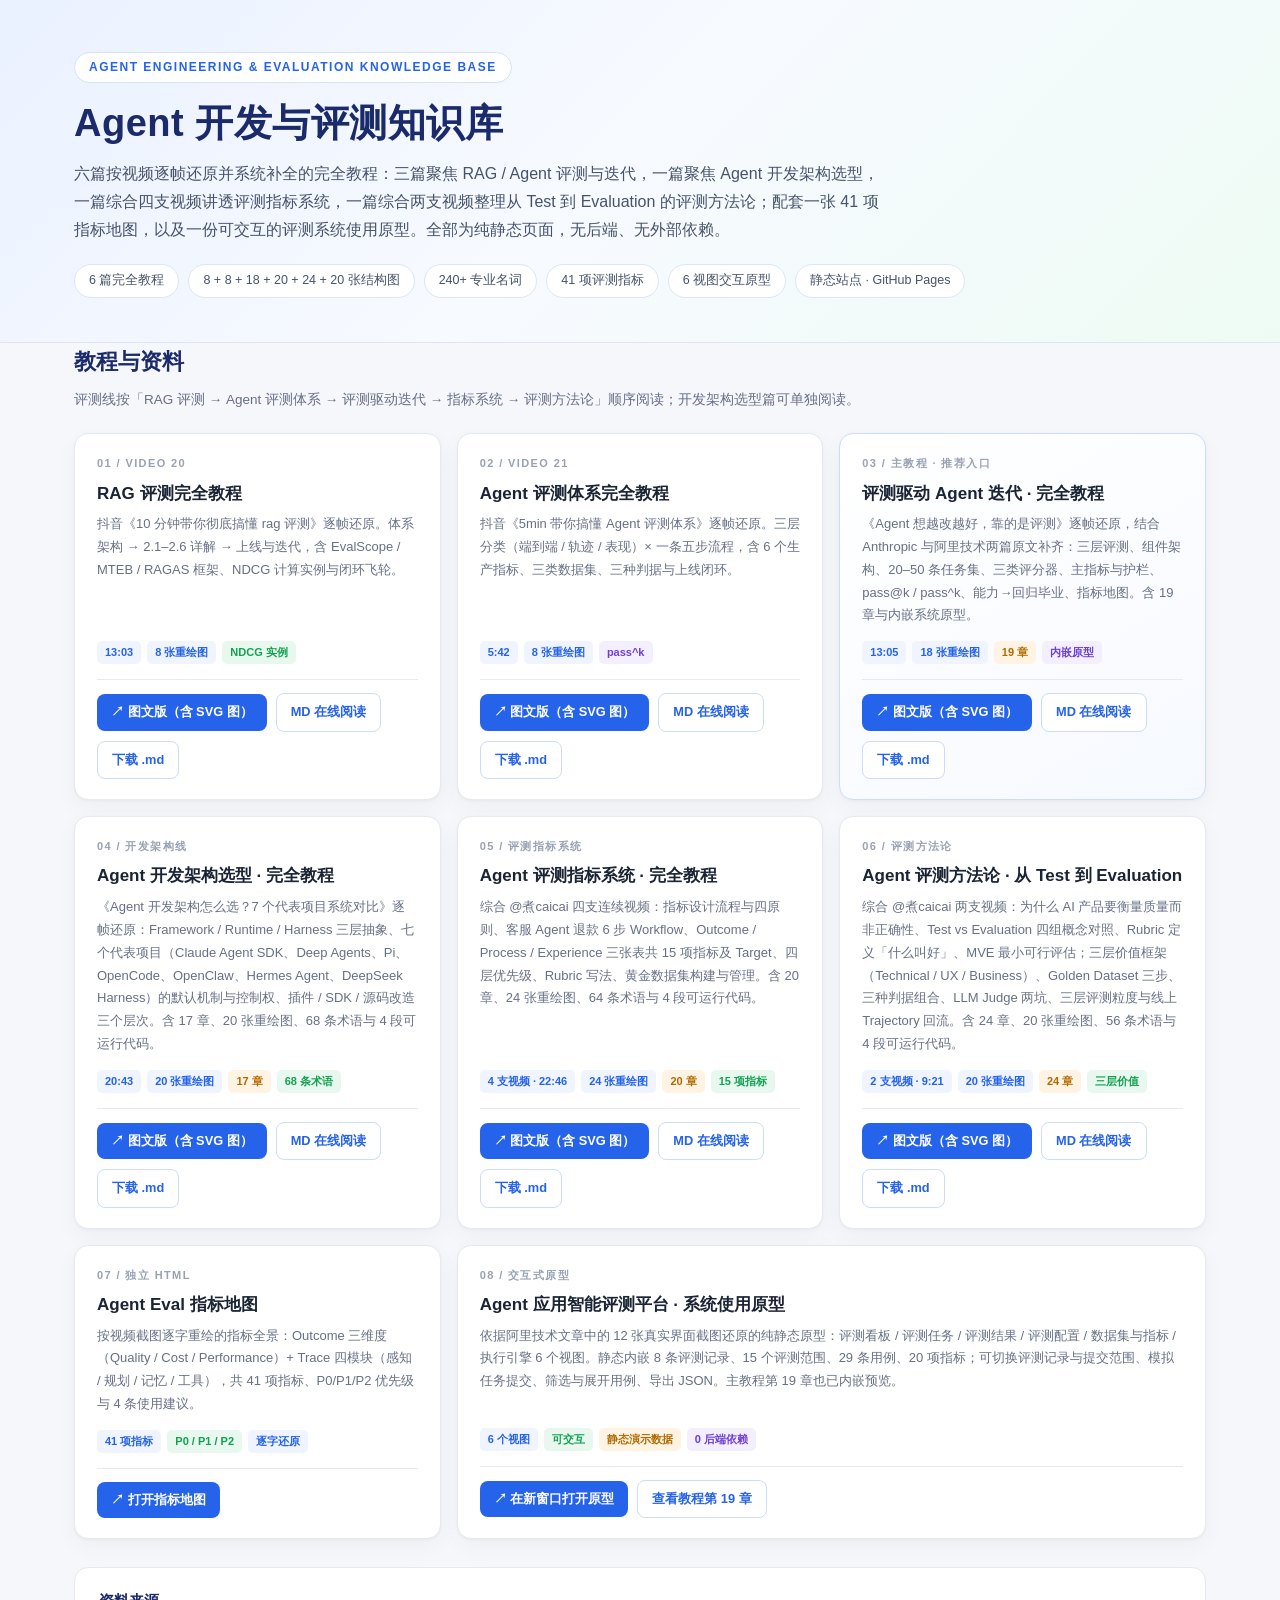
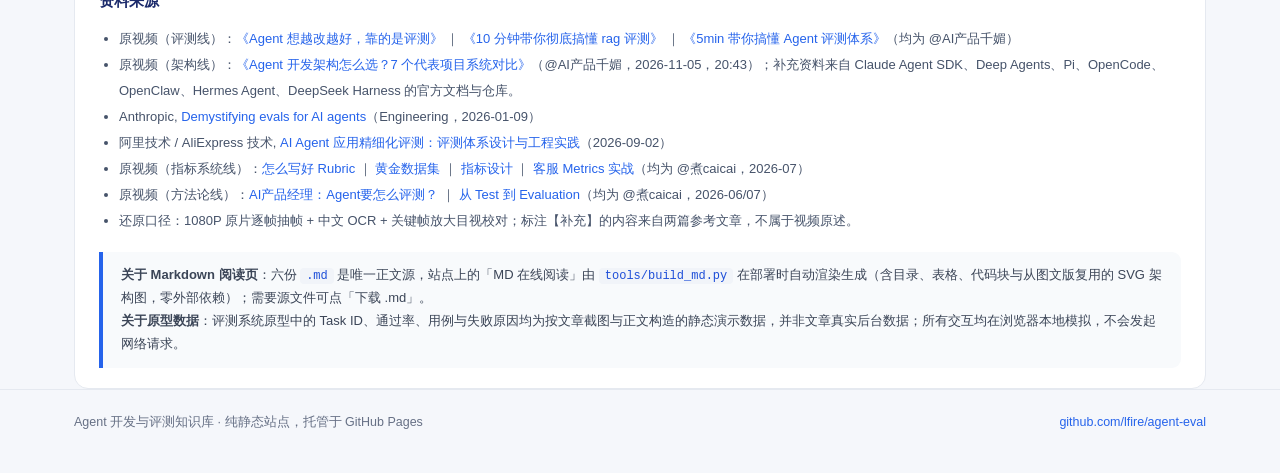
==== index.html @ 0a533121 "chore: 全站历史问题复扫，去除门户卡片「新增」标签 - 用户要求把之前出现过的问题逐类扫描处理一轮，并去掉首页卡片上的「· 新增」表述 - 去除门户第 04/05/06 张卡片编号里的「· 新增" ====
<!DOCTYPE html>
<html lang="zh-CN">
<head>
<meta charset="UTF-8">
<meta name="viewport" content="width=device-width, initial-scale=1.0">
<title>Agent 开发与评测知识库 · 教程与交互原型</title>
<meta name="description" content="RAG 评测、Agent 评测体系、评测驱动 Agent 迭代、Agent 开发架构选型、Agent 评测指标系统、Agent 评测方法论六篇完全教程，附指标地图与评测系统交互原型。">
<style>
:root{
  --bg:#f5f7fb; --card:#fff; --ink:#1b2434; --muted:#667085; --line:#e5e9f0;
  --brand:#2563eb; --brand-soft:#eff4ff; --navy:#1b2a6b;
  --green:#12a150; --orange:#f0921b; --purple:#8b5cf6;
}
*{box-sizing:border-box}
body{margin:0;background:var(--bg);color:var(--ink);font-size:15px;line-height:1.75;
  font-family:-apple-system,BlinkMacSystemFont,"PingFang SC","Hiragino Sans GB","Microsoft YaHei",Segoe UI,sans-serif;
  -webkit-font-smoothing:antialiased}
a{color:var(--brand);text-decoration:none}
a:hover{text-decoration:underline}
.wrap{max-width:1180px;margin:0 auto;padding:0 24px}
.hero{background:linear-gradient(135deg,#eaf1ff 0%,#f7faff 48%,#eefbf4 100%);
  border-bottom:1px solid #dce6f7;padding:52px 0 44px}
.hero .kicker{display:inline-block;font-size:12px;font-weight:800;letter-spacing:1.5px;
  color:var(--brand);background:#fff;border:1px solid #d6e2fb;border-radius:20px;padding:4px 14px;margin-bottom:16px}
.hero h1{font-size:38px;line-height:1.3;margin:0 0 12px;letter-spacing:.5px;color:var(--navy)}
.hero p.lead{font-size:16px;color:#46536a;margin:0 0 20px;max-width:820px}
.meta{display:flex;flex-wrap:wrap;gap:9px}
.meta span{background:#fff;border:1px solid #dce6f7;border-radius:20px;padding:5px 14px;
  font-size:12.5px;color:#46536a}
main{padding:38px 0 60px}
h2.sec{font-size:22px;margin:0 0 6px;color:var(--navy)}
p.sub{color:var(--muted);font-size:13.5px;margin:0 0 22px}
.grid{display:grid;grid-template-columns:repeat(3,1fr);gap:16px}
.card{background:var(--card);border:1px solid var(--line);border-radius:14px;padding:20px 22px;
  box-shadow:0 1px 3px rgba(16,24,40,.04),0 8px 24px rgba(16,24,40,.035);
  display:flex;flex-direction:column;transition:transform .18s ease,box-shadow .18s ease}
.card:hover{transform:translateY(-3px);box-shadow:0 10px 30px rgba(30,50,95,.10);text-decoration:none}
.card .no{font-size:11px;font-weight:800;letter-spacing:1.4px;color:#98a2b3}
.card h3{font-size:17px;margin:8px 0 8px;line-height:1.4}
.card h3 a{color:var(--ink)}
.card h3 a:hover{color:var(--brand)}
.card .d{font-size:13px;color:var(--muted);line-height:1.75;flex:1;margin:0 0 14px}
.tags{display:flex;flex-wrap:wrap;gap:6px;margin-bottom:15px}
.tags span{font-size:11px;border-radius:5px;padding:2px 8px;background:var(--brand-soft);color:var(--brand);font-weight:600}
.tags span.g{background:#e8f8ef;color:var(--green)}
.tags span.o{background:#fff4e3;color:#b26a00}
.tags span.p{background:#f3efff;color:#6d3ed6}
.actions{display:flex;flex-wrap:wrap;gap:9px;align-items:center;padding-top:13px;border-top:1px solid var(--line)}
.btn{display:inline-flex;align-items:center;gap:6px;background:var(--brand);color:#fff;
  border-radius:8px;padding:7px 14px;font-size:12.8px;font-weight:700}
.btn:hover{background:#1d4ed8;color:#fff;text-decoration:none}
.btn.sec{background:#fff;color:var(--brand);border:1px solid #cddcfb;font-weight:600}
.btn.sec:hover{background:#f4f7ff;text-decoration:none}
.card.wide{grid-column:span 2}
.card.accent{background:linear-gradient(150deg,#ffffff 0%,#f6f9ff 100%);border-color:#ccdcfb}
.src{background:#fff;border:1px solid var(--line);border-radius:14px;padding:20px 24px;margin-top:28px}
.src h3{font-size:15px;margin:0 0 12px;color:var(--navy)}
.src ul{margin:0;padding-left:20px;font-size:13px;color:#46536a;line-height:2}
.src code{background:#f1f4f9;border-radius:4px;padding:1px 6px;font-size:12px;color:#1d4ed8}
.note{margin-top:18px;background:#f8fafc;border-left:4px solid var(--brand);border-radius:0 9px 9px 0;
  padding:12px 18px;font-size:13px;color:#3b4557}
footer{border-top:1px solid var(--line);padding:22px 0 40px;color:var(--muted);font-size:12.5px}
footer .row{display:flex;flex-wrap:wrap;justify-content:space-between;gap:12px}
@media(max-width:960px){.grid{grid-template-columns:repeat(2,1fr)}.card.wide{grid-column:span 2}.hero h1{font-size:30px}}
@media(max-width:640px){.grid{grid-template-columns:1fr}.card.wide{grid-column:auto}.hero{padding:34px 0 30px}.hero h1{font-size:26px}.wrap{padding:0 16px}}
@media print{body{background:#fff}.card{break-inside:avoid;box-shadow:none}}
</style>
</head>
<body>

<div class="hero">
  <div class="wrap">
    <span class="kicker">AGENT ENGINEERING &amp; EVALUATION KNOWLEDGE BASE</span>
    <h1>Agent 开发与评测知识库</h1>
    <p class="lead">六篇按视频逐帧还原并系统补全的完全教程：三篇聚焦 RAG / Agent 评测与迭代，一篇聚焦 Agent 开发架构选型，一篇综合四支视频讲透评测指标系统，一篇综合两支视频整理从 Test 到 Evaluation 的评测方法论；配套一张 41 项指标地图，以及一份可交互的评测系统使用原型。全部为纯静态页面，无后端、无外部依赖。</p>
    <div class="meta">
      <span>6 篇完全教程</span><span>8 + 8 + 18 + 20 + 24 + 20 张结构图</span><span>240+ 专业名词</span>
      <span>41 项评测指标</span><span>6 视图交互原型</span><span>静态站点 · GitHub Pages</span>
    </div>
  </div>
</div>

<main class="wrap">
  <h2 class="sec">教程与资料</h2>
  <p class="sub">评测线按「RAG 评测 → Agent 评测体系 → 评测驱动迭代 → 指标系统 → 评测方法论」顺序阅读；开发架构选型篇可单独阅读。</p>

  <div class="grid">
    <article class="card">
      <span class="no">01 / VIDEO 20</span>
      <h3><a href="rag-evaluation-tutorial/index.html">RAG 评测完全教程</a></h3>
      <p class="d">抖音《10 分钟带你彻底搞懂 rag 评测》逐帧还原。体系架构 → 2.1–2.6 详解 → 上线与迭代，含 EvalScope / MTEB / RAGAS 框架、NDCG 计算实例与闭环飞轮。</p>
      <div class="tags"><span>13:03</span><span>8 张重绘图</span><span class="g">NDCG 实例</span></div>
      <div class="actions">
        <a class="btn" href="rag-evaluation-tutorial/index.html">↗ 图文版（含 SVG 图）</a>
        <a class="btn sec" href="rag-evaluation-tutorial/RAG评测完全教程.html">MD 在线阅读</a>
        <a class="btn sec" href="rag-evaluation-tutorial/RAG评测完全教程.md" download>下载 .md</a>
      </div>
    </article>

    <article class="card">
      <span class="no">02 / VIDEO 21</span>
      <h3><a href="agent-evaluation-tutorial/index.html">Agent 评测体系完全教程</a></h3>
      <p class="d">抖音《5min 带你搞懂 Agent 评测体系》逐帧还原。三层分类（端到端 / 轨迹 / 表现）× 一条五步流程，含 6 个生产指标、三类数据集、三种判据与上线闭环。</p>
      <div class="tags"><span>5:42</span><span>8 张重绘图</span><span class="p">pass^k</span></div>
      <div class="actions">
        <a class="btn" href="agent-evaluation-tutorial/index.html">↗ 图文版（含 SVG 图）</a>
        <a class="btn sec" href="agent-evaluation-tutorial/Agent评测体系完全教程.html">MD 在线阅读</a>
        <a class="btn sec" href="agent-evaluation-tutorial/Agent评测体系完全教程.md" download>下载 .md</a>
      </div>
    </article>

    <article class="card accent">
      <span class="no">03 / 主教程 · 推荐入口</span>
      <h3><a href="agent-eval-driven-tutorial/index.html">评测驱动 Agent 迭代 · 完全教程</a></h3>
      <p class="d">《Agent 想越改越好，靠的是评测》逐帧还原，结合 Anthropic 与阿里技术两篇原文补齐：三层评测、组件架构、20–50 条任务集、三类评分器、主指标与护栏、pass@k / pass^k、能力→回归毕业、指标地图。含 19 章与内嵌系统原型。</p>
      <div class="tags"><span>13:05</span><span>18 张重绘图</span><span class="o">19 章</span><span class="p">内嵌原型</span></div>
      <div class="actions">
        <a class="btn" href="agent-eval-driven-tutorial/index.html">↗ 图文版（含 SVG 图）</a>
        <a class="btn sec" href="agent-eval-driven-tutorial/Agent评测驱动迭代完全教程.html">MD 在线阅读</a>
        <a class="btn sec" href="agent-eval-driven-tutorial/Agent评测驱动迭代完全教程.md" download>下载 .md</a>
      </div>
    </article>

    <article class="card">
      <span class="no">04 / 开发架构线</span>
      <h3><a href="agent-architecture-tutorial/index.html">Agent 开发架构选型 · 完全教程</a></h3>
      <p class="d">《Agent 开发架构怎么选？7 个代表项目系统对比》逐帧还原：Framework / Runtime / Harness 三层抽象、七个代表项目（Claude Agent SDK、Deep Agents、Pi、OpenCode、OpenClaw、Hermes Agent、DeepSeek Harness）的默认机制与控制权、插件 / SDK / 源码改造三个层次。含 17 章、20 张重绘图、68 条术语与 4 段可运行代码。</p>
      <div class="tags"><span>20:43</span><span>20 张重绘图</span><span class="o">17 章</span><span class="g">68 条术语</span></div>
      <div class="actions">
        <a class="btn" href="agent-architecture-tutorial/index.html">↗ 图文版（含 SVG 图）</a>
        <a class="btn sec" href="agent-architecture-tutorial/Agent开发架构选型完全教程.html">MD 在线阅读</a>
        <a class="btn sec" href="agent-architecture-tutorial/Agent开发架构选型完全教程.md" download>下载 .md</a>
      </div>
    </article>

    <article class="card">
      <span class="no">05 / 评测指标系统</span>
      <h3><a href="agent-metrics-tutorial/index.html">Agent 评测指标系统 · 完全教程</a></h3>
      <p class="d">综合 @煮caicai 四支连续视频：指标设计流程与四原则、客服 Agent 退款 6 步 Workflow、Outcome / Process / Experience 三张表共 15 项指标及 Target、四层优先级、Rubric 写法、黄金数据集构建与管理。含 20 章、24 张重绘图、64 条术语与 4 段可运行代码。</p>
      <div class="tags"><span>4 支视频 · 22:46</span><span>24 张重绘图</span><span class="o">20 章</span><span class="g">15 项指标</span></div>
      <div class="actions">
        <a class="btn" href="agent-metrics-tutorial/index.html">↗ 图文版（含 SVG 图）</a>
        <a class="btn sec" href="agent-metrics-tutorial/Agent评测指标系统完全教程.html">MD 在线阅读</a>
        <a class="btn sec" href="agent-metrics-tutorial/Agent评测指标系统完全教程.md" download>下载 .md</a>
      </div>
    </article>

    <article class="card">
      <span class="no">06 / 评测方法论</span>
      <h3><a href="agent-eval-method-tutorial/index.html">Agent 评测方法论 · 从 Test 到 Evaluation</a></h3>
      <p class="d">综合 @煮caicai 两支视频：为什么 AI 产品要衡量质量而非正确性、Test vs Evaluation 四组概念对照、Rubric 定义「什么叫好」、MVE 最小可行评估；三层价值框架（Technical / UX / Business）、Golden Dataset 三步、三种判据组合、LLM Judge 两坑、三层评测粒度与线上 Trajectory 回流。含 24 章、20 张重绘图、56 条术语与 4 段可运行代码。</p>
      <div class="tags"><span>2 支视频 · 9:21</span><span>20 张重绘图</span><span class="o">24 章</span><span class="g">三层价值</span></div>
      <div class="actions">
        <a class="btn" href="agent-eval-method-tutorial/index.html">↗ 图文版（含 SVG 图）</a>
        <a class="btn sec" href="agent-eval-method-tutorial/Agent评测方法论完全教程.html">MD 在线阅读</a>
        <a class="btn sec" href="agent-eval-method-tutorial/Agent评测方法论完全教程.md" download>下载 .md</a>
      </div>
    </article>

    <article class="card">
      <span class="no">07 / 独立 HTML</span>
      <h3><a href="agent-eval-driven-tutorial/指标地图.html">Agent Eval 指标地图</a></h3>
      <p class="d">按视频截图逐字重绘的指标全景：Outcome 三维度（Quality / Cost / Performance）+ Trace 四模块（感知 / 规划 / 记忆 / 工具），共 41 项指标、P0/P1/P2 优先级与 4 条使用建议。</p>
      <div class="tags"><span>41 项指标</span><span class="g">P0 / P1 / P2</span><span>逐字还原</span></div>
      <div class="actions">
        <a class="btn" href="agent-eval-driven-tutorial/指标地图.html">↗ 打开指标地图</a>
      </div>
    </article>

    <article class="card wide">
      <span class="no">08 / 交互式原型</span>
      <h3><a href="agent-eval-driven-tutorial/评测系统原型.html">Agent 应用智能评测平台 · 系统使用原型</a></h3>
      <p class="d">依据阿里技术文章中的 12 张真实界面截图还原的纯静态原型：评测看板 / 评测任务 / 评测结果 / 评测配置 / 数据集与指标 / 执行引擎 6 个视图。静态内嵌 8 条评测记录、15 个评测范围、29 条用例、20 项指标；可切换评测记录与提交范围、模拟任务提交、筛选与展开用例、导出 JSON。主教程第 19 章也已内嵌预览。</p>
      <div class="tags"><span>6 个视图</span><span class="g">可交互</span><span class="o">静态演示数据</span><span class="p">0 后端依赖</span></div>
      <div class="actions">
        <a class="btn" href="agent-eval-driven-tutorial/评测系统原型.html" target="_blank" rel="noopener">↗ 在新窗口打开原型</a>
        <a class="btn sec" href="agent-eval-driven-tutorial/index.html#s19">查看教程第 19 章</a>
      </div>
    </article>
  </div>

  <section class="src">
    <h3>资料来源</h3>
    <ul>
      <li>原视频（评测线）：<a href="https://v.douyin.com/R7KFNxMvveA/" target="_blank" rel="noopener">《Agent 想越改越好，靠的是评测》</a> ｜ <a href="https://v.douyin.com/ABG22aehmWk/" target="_blank" rel="noopener">《10 分钟带你彻底搞懂 rag 评测》</a> ｜ <a href="https://v.douyin.com/30rDH60axoo/" target="_blank" rel="noopener">《5min 带你搞懂 Agent 评测体系》</a>（均为 @AI产品千媚）</li>
      <li>原视频（架构线）：<a href="https://v.douyin.com/KBn_HS3Q5D4/" target="_blank" rel="noopener">《Agent 开发架构怎么选？7 个代表项目系统对比》</a>（@AI产品千媚，2026-11-05，20:43）；补充资料来自 Claude Agent SDK、Deep Agents、Pi、OpenCode、OpenClaw、Hermes Agent、DeepSeek Harness 的官方文档与仓库。</li>
      <li>Anthropic, <a href="https://www.anthropic.com/research/demystifying-evals-for-ai-agents" target="_blank" rel="noopener">Demystifying evals for AI agents</a>（Engineering，2026-01-09）</li>
      <li>阿里技术 / AliExpress 技术, <a href="https://mp.weixin.qq.com/s/5Tvv8g20CybjbT0a7iUfHw" target="_blank" rel="noopener">AI Agent 应用精细化评测：评测体系设计与工程实践</a>（2026-09-02）</li>
      <li>原视频（指标系统线）：<a href="https://v.douyin.com/dMUFZl8f8d4/" target="_blank" rel="noopener">怎么写好 Rubric</a> ｜ <a href="https://v.douyin.com/2q-HrmCUJGM/" target="_blank" rel="noopener">黄金数据集</a> ｜ <a href="https://v.douyin.com/0yUtsSTLV-k/" target="_blank" rel="noopener">指标设计</a> ｜ <a href="https://v.douyin.com/dywhU4BsezE/" target="_blank" rel="noopener">客服 Metrics 实战</a>（均为 @煮caicai，2026-07）</li>
      <li>原视频（方法论线）：<a href="https://v.douyin.com/traQcUR8ESs/" target="_blank" rel="noopener">AI产品经理：Agent要怎么评测？</a> ｜ <a href="https://v.douyin.com/TNwXekWUnuE/" target="_blank" rel="noopener">从 Test 到 Evaluation</a>（均为 @煮caicai，2026-06/07）</li>
      <li>还原口径：1080P 原片逐帧抽帧 + 中文 OCR + 关键帧放大目视校对；标注【补充】的内容来自两篇参考文章，不属于视频原述。</li>
    </ul>
    <div class="note"><strong>关于 Markdown 阅读页</strong>：六份 <code>.md</code> 是唯一正文源，站点上的「MD 在线阅读」由 <code>tools/build_md.py</code> 在部署时自动渲染生成（含目录、表格、代码块与从图文版复用的 SVG 架构图，零外部依赖）；需要源文件可点「下载 .md」。<br><strong>关于原型数据</strong>：评测系统原型中的 Task ID、通过率、用例与失败原因均为按文章截图与正文构造的静态演示数据，并非文章真实后台数据；所有交互均在浏览器本地模拟，不会发起网络请求。</div>
  </section>
</main>

<footer>
  <div class="wrap row">
    <span>Agent 开发与评测知识库 · 纯静态站点，托管于 GitHub Pages</span>
    <span><a href="https://github.com/lfire/agent-eval" target="_blank" rel="noopener">github.com/lfire/agent-eval</a></span>
  </div>
</footer>

</body>
</html>
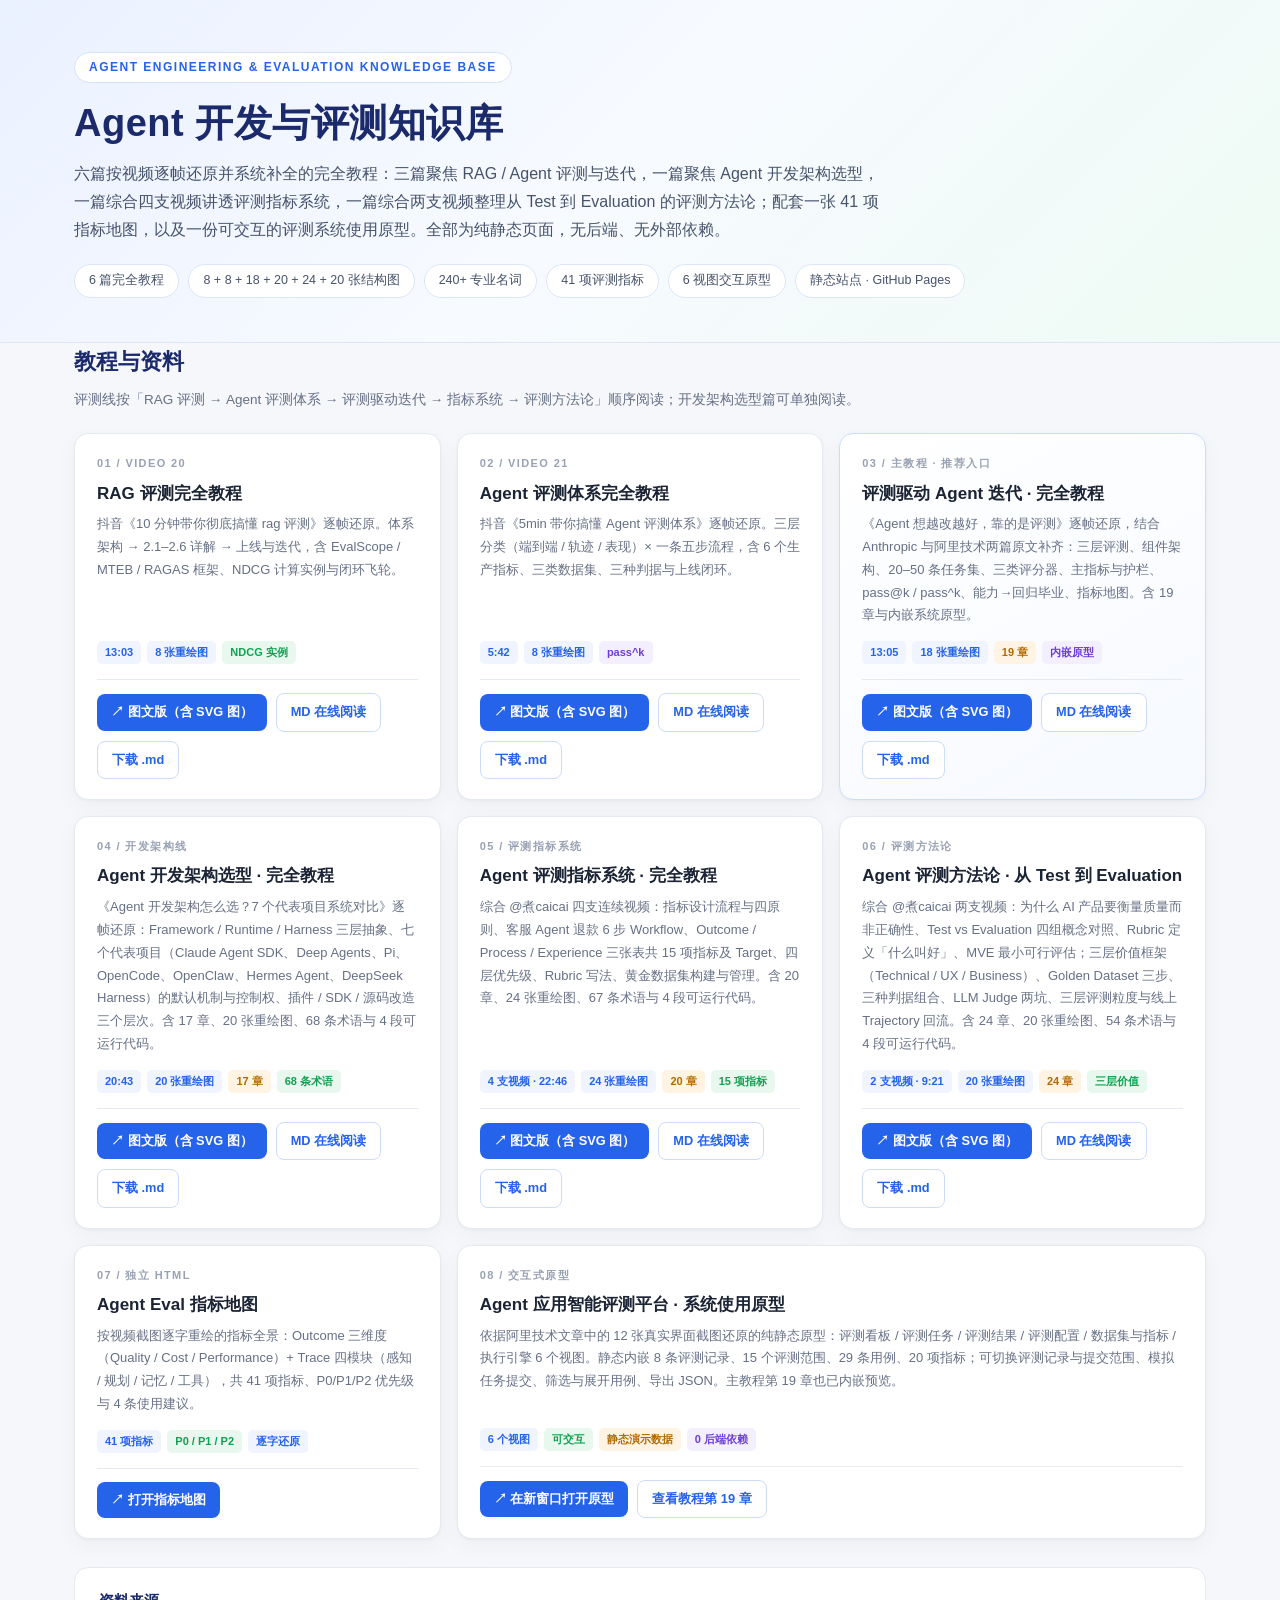
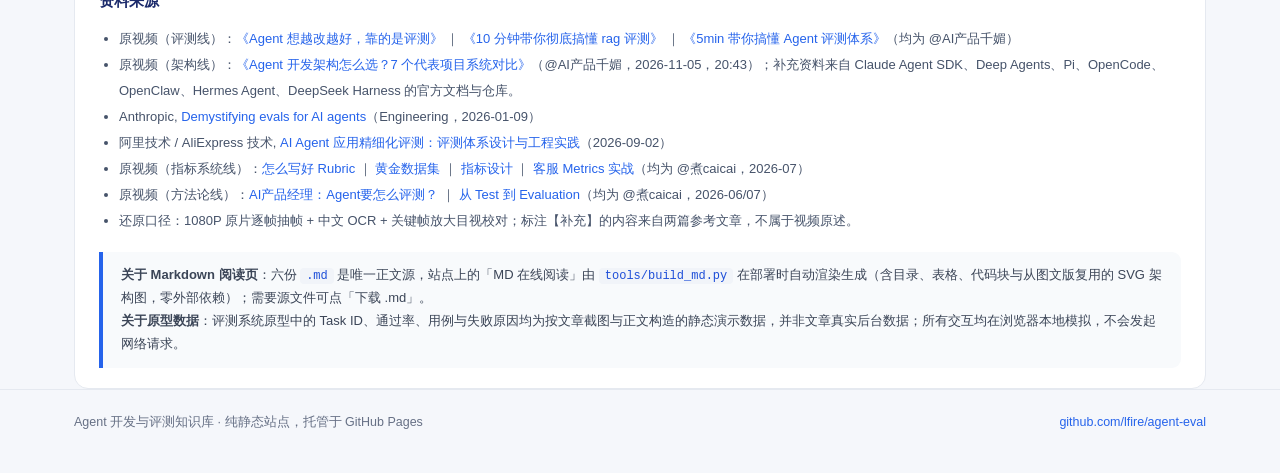
==== commit ea4e8de5: "fix: 内容终审，修正 4 类准确性问题 - 第六篇 <title> 残留第五篇模板的「四支视频综合还原」，实际为两支视频 → 改为「两支视频综合还原」（同步 build6.py 与 make_bu" ====
--- a/index.html
+++ b/index.html
@@ -136,7 +136,7 @@
     <article class="card">
       <span class="no">05 / 评测指标系统</span>
       <h3><a href="agent-metrics-tutorial/index.html">Agent 评测指标系统 · 完全教程</a></h3>
-      <p class="d">综合 @煮caicai 四支连续视频：指标设计流程与四原则、客服 Agent 退款 6 步 Workflow、Outcome / Process / Experience 三张表共 15 项指标及 Target、四层优先级、Rubric 写法、黄金数据集构建与管理。含 20 章、24 张重绘图、64 条术语与 4 段可运行代码。</p>
+      <p class="d">综合 @煮caicai 四支连续视频：指标设计流程与四原则、客服 Agent 退款 6 步 Workflow、Outcome / Process / Experience 三张表共 15 项指标及 Target、四层优先级、Rubric 写法、黄金数据集构建与管理。含 20 章、24 张重绘图、67 条术语与 4 段可运行代码。</p>
       <div class="tags"><span>4 支视频 · 22:46</span><span>24 张重绘图</span><span class="o">20 章</span><span class="g">15 项指标</span></div>
       <div class="actions">
         <a class="btn" href="agent-metrics-tutorial/index.html">↗ 图文版（含 SVG 图）</a>
@@ -148,7 +148,7 @@
     <article class="card">
       <span class="no">06 / 评测方法论</span>
       <h3><a href="agent-eval-method-tutorial/index.html">Agent 评测方法论 · 从 Test 到 Evaluation</a></h3>
-      <p class="d">综合 @煮caicai 两支视频：为什么 AI 产品要衡量质量而非正确性、Test vs Evaluation 四组概念对照、Rubric 定义「什么叫好」、MVE 最小可行评估；三层价值框架（Technical / UX / Business）、Golden Dataset 三步、三种判据组合、LLM Judge 两坑、三层评测粒度与线上 Trajectory 回流。含 24 章、20 张重绘图、56 条术语与 4 段可运行代码。</p>
+      <p class="d">综合 @煮caicai 两支视频：为什么 AI 产品要衡量质量而非正确性、Test vs Evaluation 四组概念对照、Rubric 定义「什么叫好」、MVE 最小可行评估；三层价值框架（Technical / UX / Business）、Golden Dataset 三步、三种判据组合、LLM Judge 两坑、三层评测粒度与线上 Trajectory 回流。含 24 章、20 张重绘图、54 条术语与 4 段可运行代码。</p>
       <div class="tags"><span>2 支视频 · 9:21</span><span>20 张重绘图</span><span class="o">24 章</span><span class="g">三层价值</span></div>
       <div class="actions">
         <a class="btn" href="agent-eval-method-tutorial/index.html">↗ 图文版（含 SVG 图）</a>
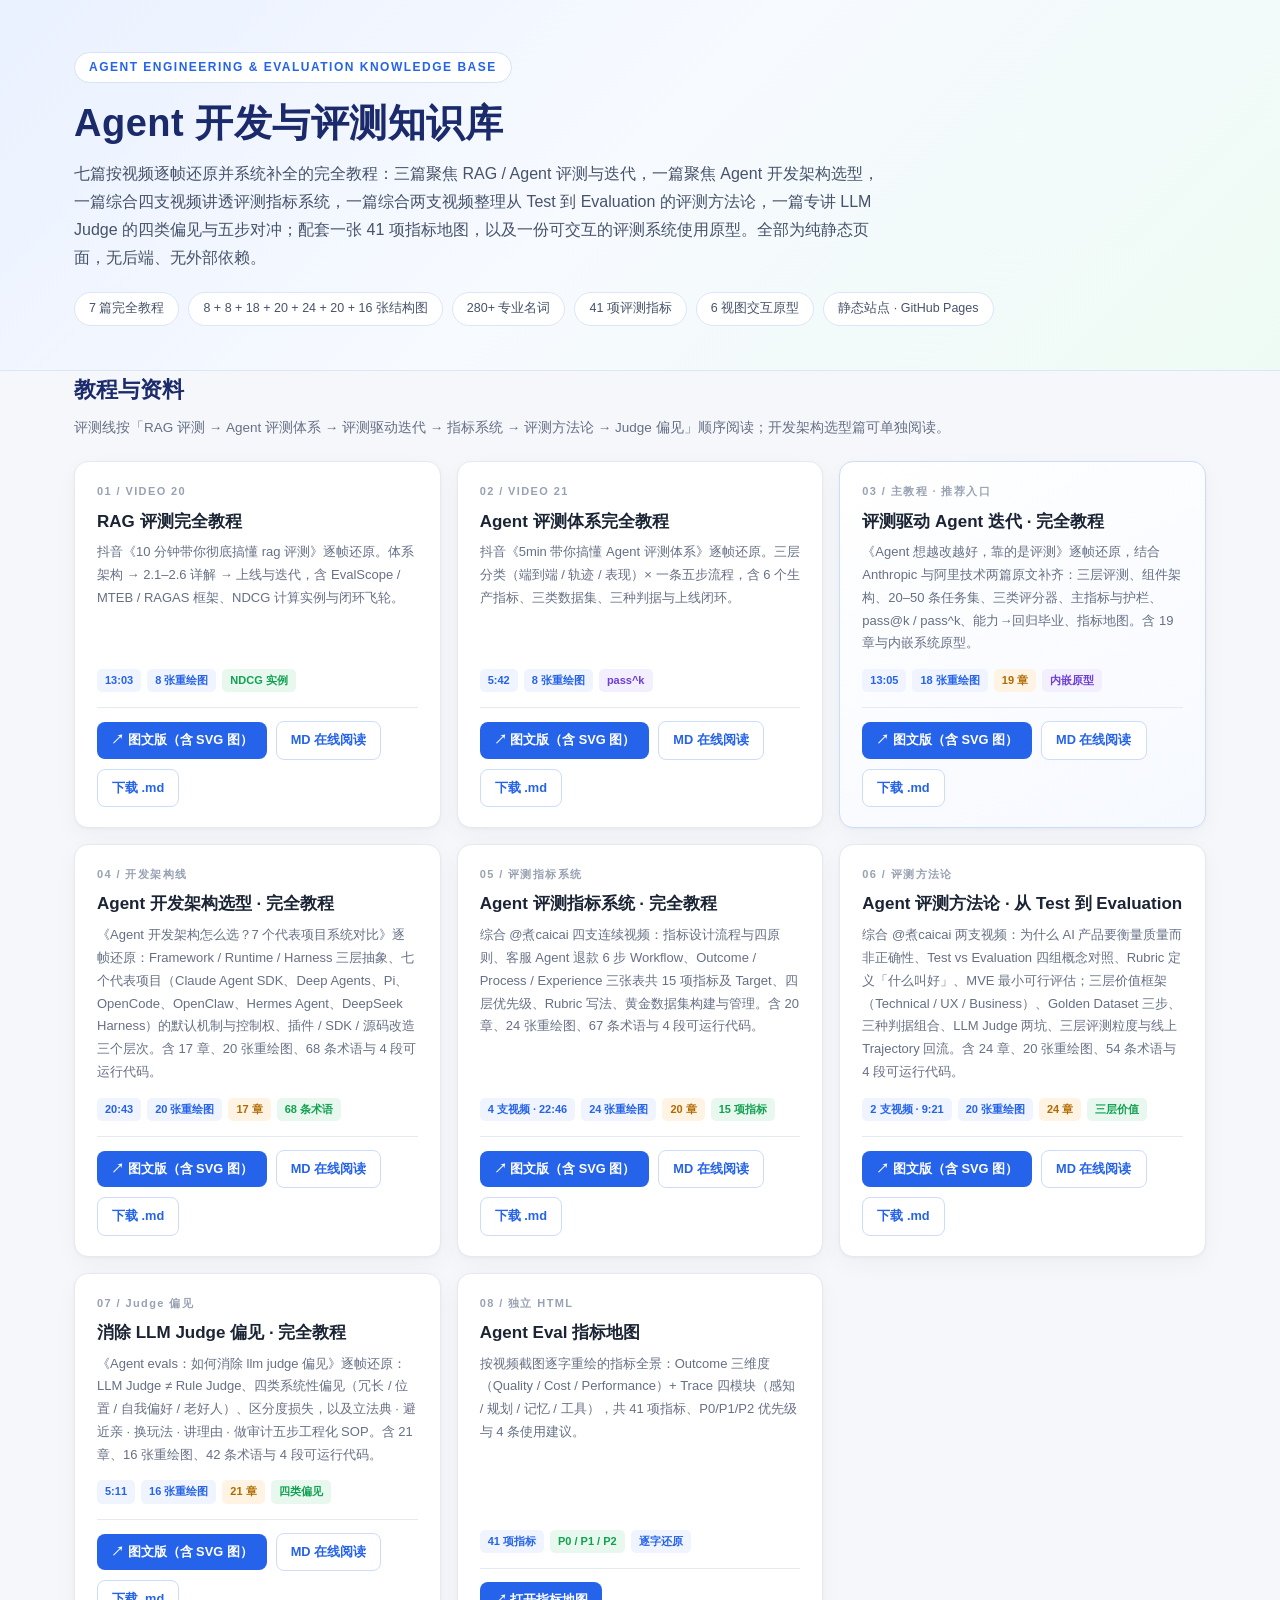
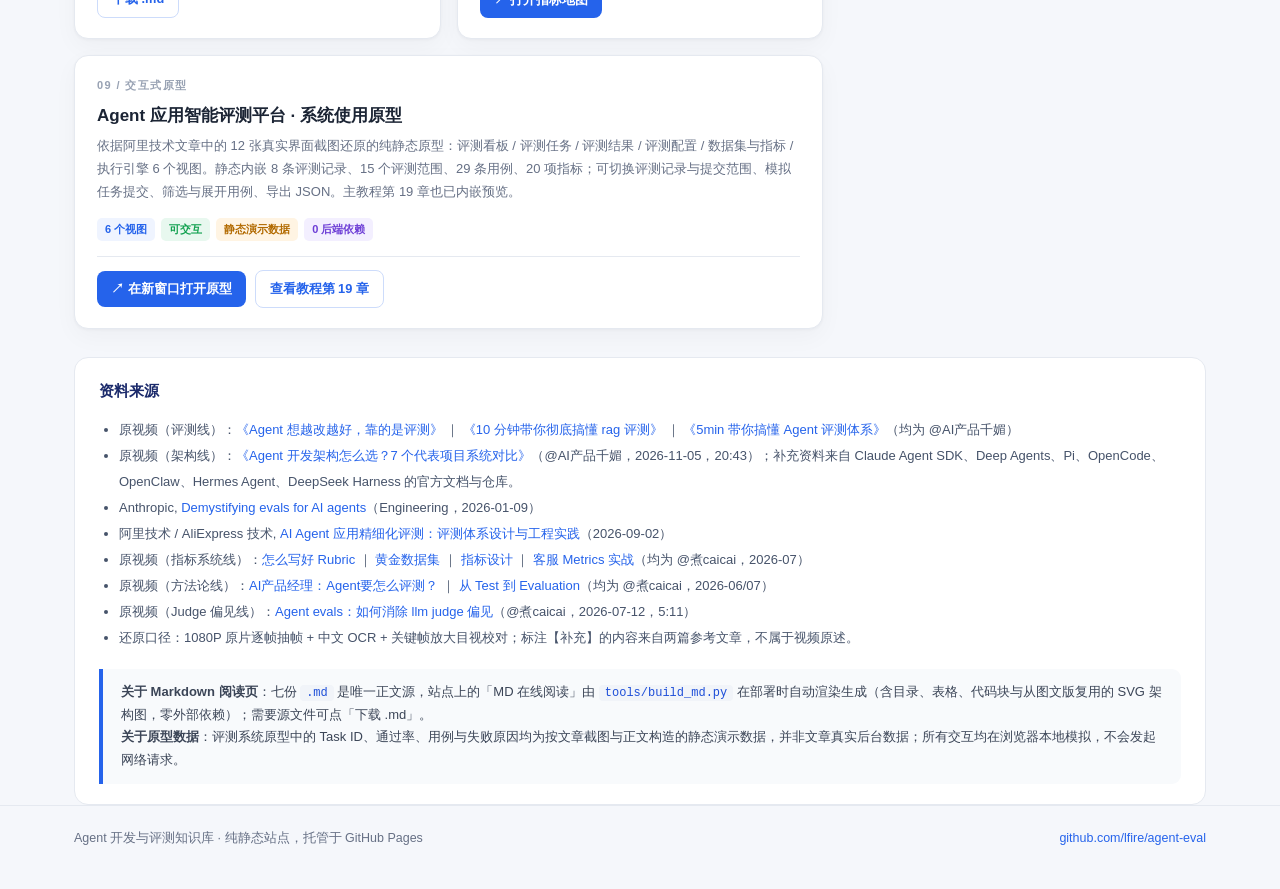
==== commit 83899ab9: "feat: 新增《消除 LLM Judge 偏见 · 完全教程》（第七篇） - 解析短链得视频 ID 7661630221644689576（@煮caicai，2026-07-12，5:11，1080" ====
--- a/index.html
+++ b/index.html
@@ -4,7 +4,7 @@
 <meta charset="UTF-8">
 <meta name="viewport" content="width=device-width, initial-scale=1.0">
 <title>Agent 开发与评测知识库 · 教程与交互原型</title>
-<meta name="description" content="RAG 评测、Agent 评测体系、评测驱动 Agent 迭代、Agent 开发架构选型、Agent 评测指标系统、Agent 评测方法论六篇完全教程，附指标地图与评测系统交互原型。">
+<meta name="description" content="RAG 评测、Agent 评测体系、评测驱动 Agent 迭代、Agent 开发架构选型、Agent 评测指标系统、Agent 评测方法论、消除 LLM Judge 偏见七篇完全教程，附指标地图与评测系统交互原型。">
 <style>
 :root{
   --bg:#f5f7fb; --card:#fff; --ink:#1b2434; --muted:#667085; --line:#e5e9f0;
@@ -72,9 +72,9 @@
   <div class="wrap">
     <span class="kicker">AGENT ENGINEERING &amp; EVALUATION KNOWLEDGE BASE</span>
     <h1>Agent 开发与评测知识库</h1>
-    <p class="lead">六篇按视频逐帧还原并系统补全的完全教程：三篇聚焦 RAG / Agent 评测与迭代，一篇聚焦 Agent 开发架构选型，一篇综合四支视频讲透评测指标系统，一篇综合两支视频整理从 Test 到 Evaluation 的评测方法论；配套一张 41 项指标地图，以及一份可交互的评测系统使用原型。全部为纯静态页面，无后端、无外部依赖。</p>
+    <p class="lead">七篇按视频逐帧还原并系统补全的完全教程：三篇聚焦 RAG / Agent 评测与迭代，一篇聚焦 Agent 开发架构选型，一篇综合四支视频讲透评测指标系统，一篇综合两支视频整理从 Test 到 Evaluation 的评测方法论，一篇专讲 LLM Judge 的四类偏见与五步对冲；配套一张 41 项指标地图，以及一份可交互的评测系统使用原型。全部为纯静态页面，无后端、无外部依赖。</p>
     <div class="meta">
-      <span>6 篇完全教程</span><span>8 + 8 + 18 + 20 + 24 + 20 张结构图</span><span>240+ 专业名词</span>
+      <span>7 篇完全教程</span><span>8 + 8 + 18 + 20 + 24 + 20 + 16 张结构图</span><span>280+ 专业名词</span>
       <span>41 项评测指标</span><span>6 视图交互原型</span><span>静态站点 · GitHub Pages</span>
     </div>
   </div>
@@ -82,7 +82,7 @@
 
 <main class="wrap">
   <h2 class="sec">教程与资料</h2>
-  <p class="sub">评测线按「RAG 评测 → Agent 评测体系 → 评测驱动迭代 → 指标系统 → 评测方法论」顺序阅读；开发架构选型篇可单独阅读。</p>
+  <p class="sub">评测线按「RAG 评测 → Agent 评测体系 → 评测驱动迭代 → 指标系统 → 评测方法论 → Judge 偏见」顺序阅读；开发架构选型篇可单独阅读。</p>
 
   <div class="grid">
     <article class="card">
@@ -158,7 +158,19 @@
     </article>
 
     <article class="card">
-      <span class="no">07 / 独立 HTML</span>
+      <span class="no">07 / Judge 偏见</span>
+      <h3><a href="agent-judge-bias-tutorial/index.html">消除 LLM Judge 偏见 · 完全教程</a></h3>
+      <p class="d">《Agent evals：如何消除 llm judge 偏见》逐帧还原：LLM Judge ≠ Rule Judge、四类系统性偏见（冗长 / 位置 / 自我偏好 / 老好人）、区分度损失，以及立法典 · 避近亲 · 换玩法 · 讲理由 · 做审计五步工程化 SOP。含 21 章、16 张重绘图、42 条术语与 4 段可运行代码。</p>
+      <div class="tags"><span>5:11</span><span>16 张重绘图</span><span class="o">21 章</span><span class="g">四类偏见</span></div>
+      <div class="actions">
+        <a class="btn" href="agent-judge-bias-tutorial/index.html">↗ 图文版（含 SVG 图）</a>
+        <a class="btn sec" href="agent-judge-bias-tutorial/Agent评测偏见消除完全教程.html">MD 在线阅读</a>
+        <a class="btn sec" href="agent-judge-bias-tutorial/Agent评测偏见消除完全教程.md" download>下载 .md</a>
+      </div>
+    </article>
+
+    <article class="card">
+      <span class="no">08 / 独立 HTML</span>
       <h3><a href="agent-eval-driven-tutorial/指标地图.html">Agent Eval 指标地图</a></h3>
       <p class="d">按视频截图逐字重绘的指标全景：Outcome 三维度（Quality / Cost / Performance）+ Trace 四模块（感知 / 规划 / 记忆 / 工具），共 41 项指标、P0/P1/P2 优先级与 4 条使用建议。</p>
       <div class="tags"><span>41 项指标</span><span class="g">P0 / P1 / P2</span><span>逐字还原</span></div>
@@ -168,7 +180,7 @@
     </article>
 
     <article class="card wide">
-      <span class="no">08 / 交互式原型</span>
+      <span class="no">09 / 交互式原型</span>
       <h3><a href="agent-eval-driven-tutorial/评测系统原型.html">Agent 应用智能评测平台 · 系统使用原型</a></h3>
       <p class="d">依据阿里技术文章中的 12 张真实界面截图还原的纯静态原型：评测看板 / 评测任务 / 评测结果 / 评测配置 / 数据集与指标 / 执行引擎 6 个视图。静态内嵌 8 条评测记录、15 个评测范围、29 条用例、20 项指标；可切换评测记录与提交范围、模拟任务提交、筛选与展开用例、导出 JSON。主教程第 19 章也已内嵌预览。</p>
       <div class="tags"><span>6 个视图</span><span class="g">可交互</span><span class="o">静态演示数据</span><span class="p">0 后端依赖</span></div>
@@ -188,9 +200,10 @@
       <li>阿里技术 / AliExpress 技术, <a href="https://mp.weixin.qq.com/s/5Tvv8g20CybjbT0a7iUfHw" target="_blank" rel="noopener">AI Agent 应用精细化评测：评测体系设计与工程实践</a>（2026-09-02）</li>
       <li>原视频（指标系统线）：<a href="https://v.douyin.com/dMUFZl8f8d4/" target="_blank" rel="noopener">怎么写好 Rubric</a> ｜ <a href="https://v.douyin.com/2q-HrmCUJGM/" target="_blank" rel="noopener">黄金数据集</a> ｜ <a href="https://v.douyin.com/0yUtsSTLV-k/" target="_blank" rel="noopener">指标设计</a> ｜ <a href="https://v.douyin.com/dywhU4BsezE/" target="_blank" rel="noopener">客服 Metrics 实战</a>（均为 @煮caicai，2026-07）</li>
       <li>原视频（方法论线）：<a href="https://v.douyin.com/traQcUR8ESs/" target="_blank" rel="noopener">AI产品经理：Agent要怎么评测？</a> ｜ <a href="https://v.douyin.com/TNwXekWUnuE/" target="_blank" rel="noopener">从 Test 到 Evaluation</a>（均为 @煮caicai，2026-06/07）</li>
+      <li>原视频（Judge 偏见线）：<a href="https://v.douyin.com/vo99RhZMVbI/" target="_blank" rel="noopener">Agent evals：如何消除 llm judge 偏见</a>（@煮caicai，2026-07-12，5:11）</li>
       <li>还原口径：1080P 原片逐帧抽帧 + 中文 OCR + 关键帧放大目视校对；标注【补充】的内容来自两篇参考文章，不属于视频原述。</li>
     </ul>
-    <div class="note"><strong>关于 Markdown 阅读页</strong>：六份 <code>.md</code> 是唯一正文源，站点上的「MD 在线阅读」由 <code>tools/build_md.py</code> 在部署时自动渲染生成（含目录、表格、代码块与从图文版复用的 SVG 架构图，零外部依赖）；需要源文件可点「下载 .md」。<br><strong>关于原型数据</strong>：评测系统原型中的 Task ID、通过率、用例与失败原因均为按文章截图与正文构造的静态演示数据，并非文章真实后台数据；所有交互均在浏览器本地模拟，不会发起网络请求。</div>
+    <div class="note"><strong>关于 Markdown 阅读页</strong>：七份 <code>.md</code> 是唯一正文源，站点上的「MD 在线阅读」由 <code>tools/build_md.py</code> 在部署时自动渲染生成（含目录、表格、代码块与从图文版复用的 SVG 架构图，零外部依赖）；需要源文件可点「下载 .md」。<br><strong>关于原型数据</strong>：评测系统原型中的 Task ID、通过率、用例与失败原因均为按文章截图与正文构造的静态演示数据，并非文章真实后台数据；所有交互均在浏览器本地模拟，不会发起网络请求。</div>
   </section>
 </main>
 
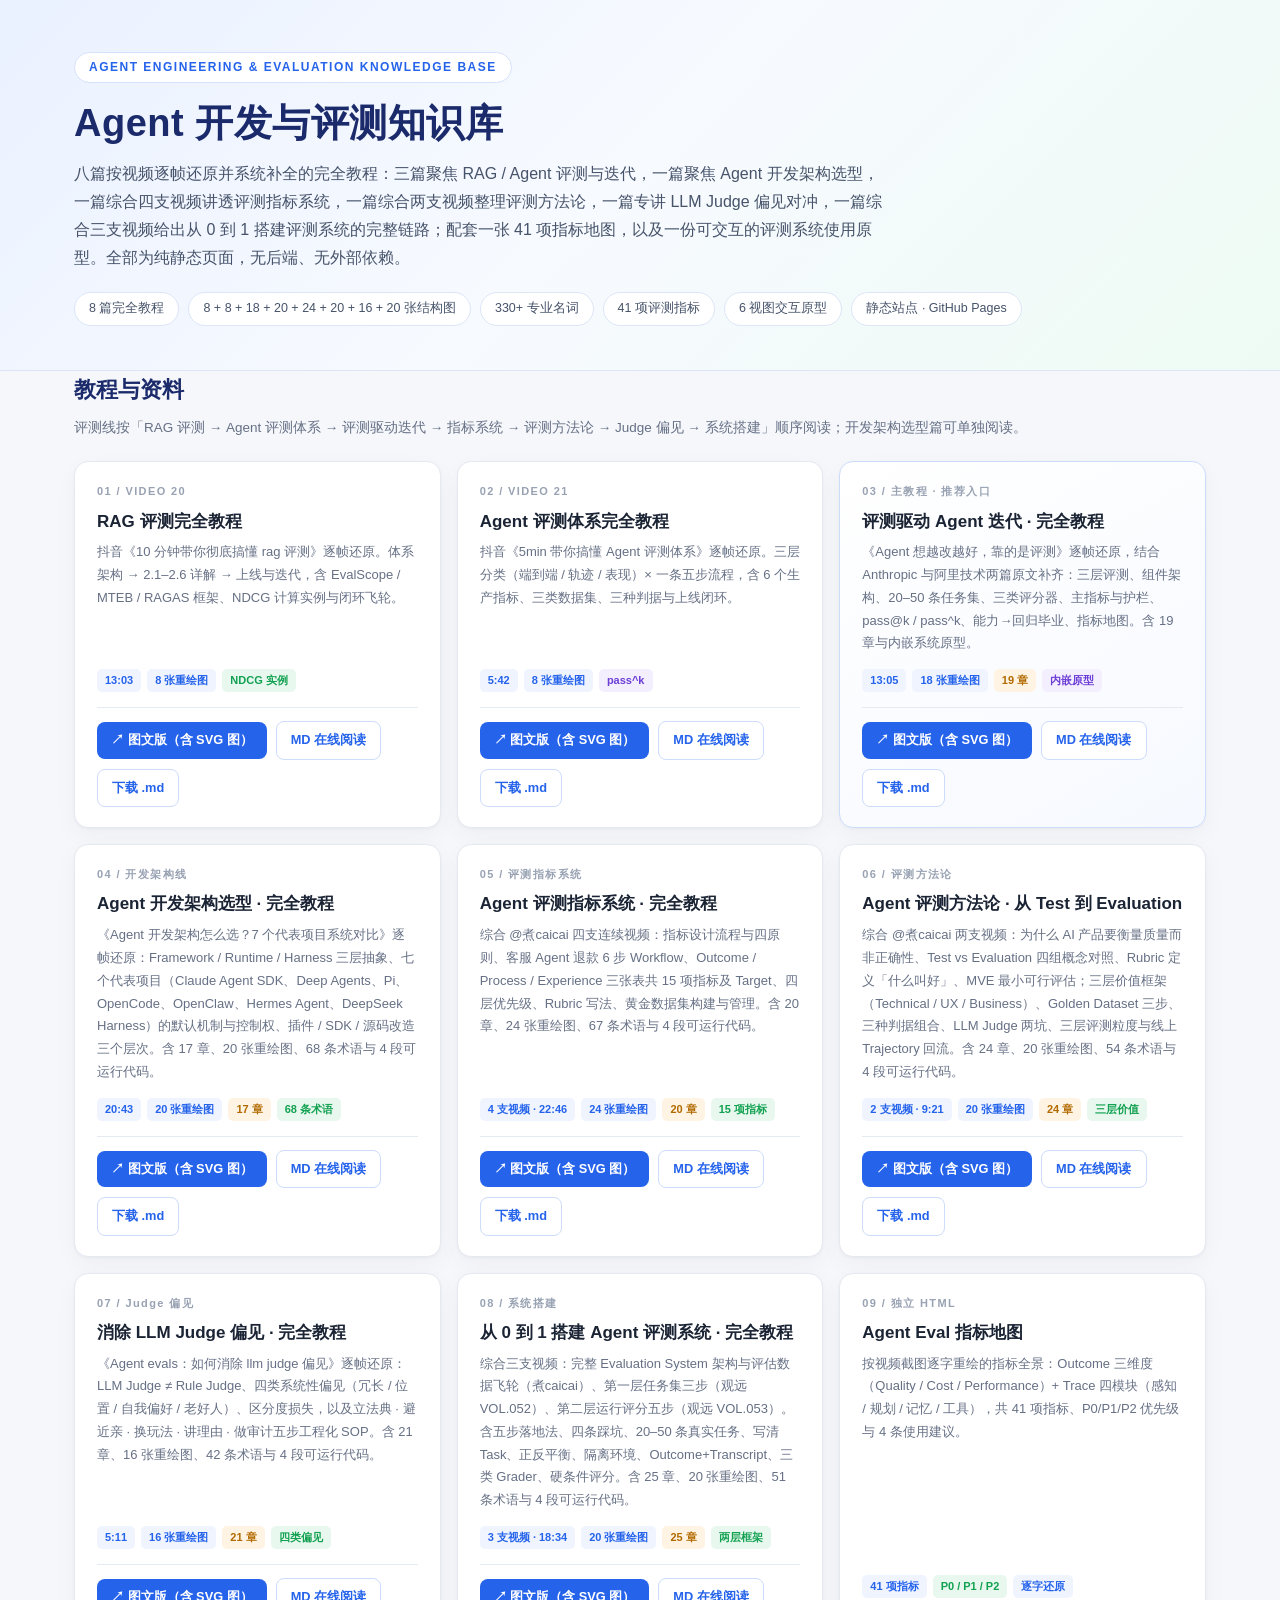
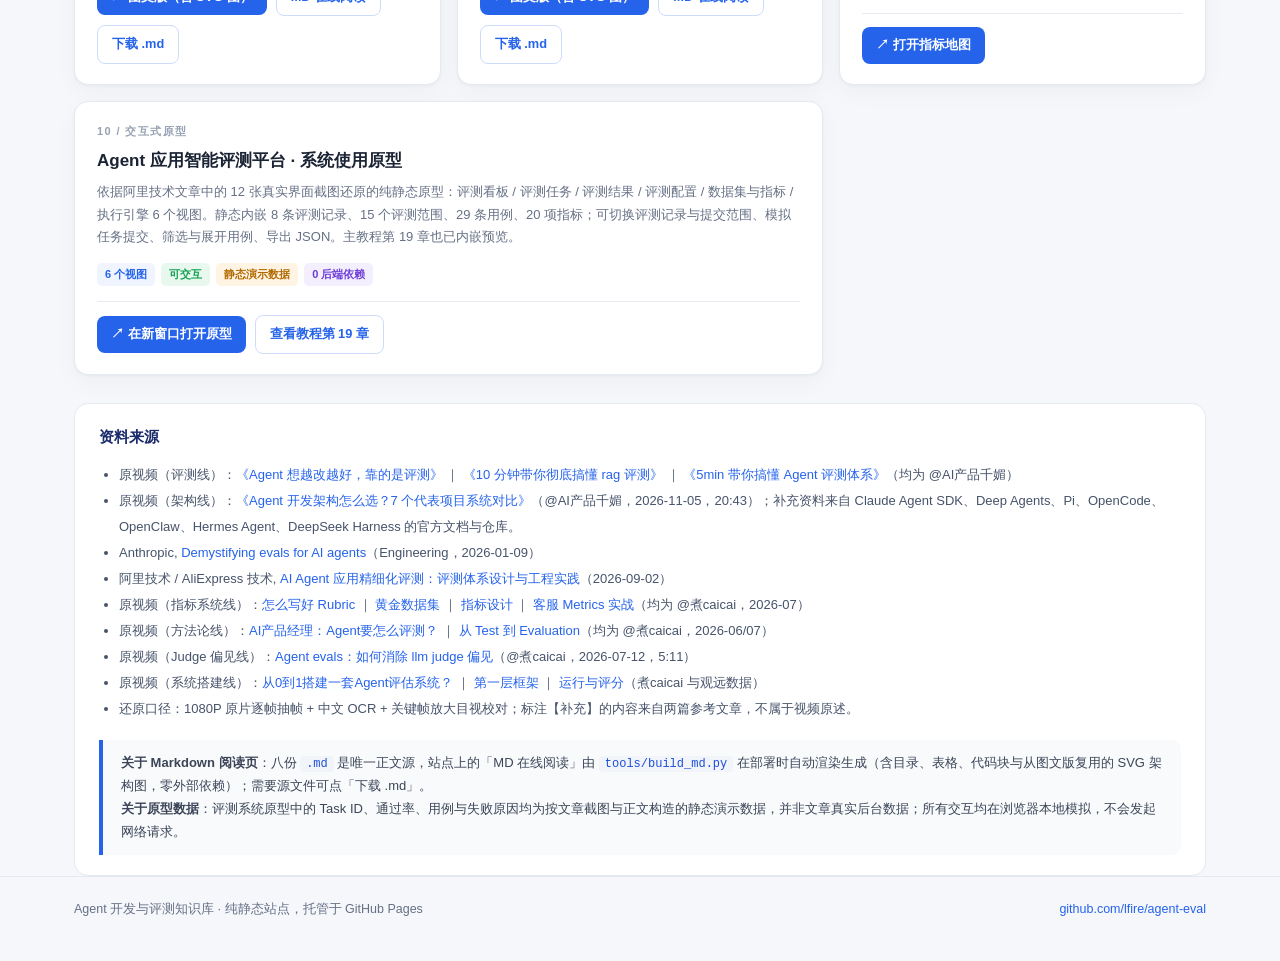
==== commit 01f91038: "docs: 新增第八篇《从 0 到 1 搭建 Agent 评测系统》并完成全站回归 - 综合三支视频（煮caicai / 观远 VOL.052 / VOL.053）：25 章、20 张 SVG、51 " ====
--- a/index.html
+++ b/index.html
@@ -4,7 +4,7 @@
 <meta charset="UTF-8">
 <meta name="viewport" content="width=device-width, initial-scale=1.0">
 <title>Agent 开发与评测知识库 · 教程与交互原型</title>
-<meta name="description" content="RAG 评测、Agent 评测体系、评测驱动 Agent 迭代、Agent 开发架构选型、Agent 评测指标系统、Agent 评测方法论、消除 LLM Judge 偏见七篇完全教程，附指标地图与评测系统交互原型。">
+<meta name="description" content="RAG 评测、Agent 评测体系、评测驱动 Agent 迭代、Agent 开发架构选型、Agent 评测指标系统、Agent 评测方法论、消除 LLM Judge 偏见、从 0 到 1 搭建评测系统八篇完全教程，附指标地图与评测系统交互原型。">
 <style>
 :root{
   --bg:#f5f7fb; --card:#fff; --ink:#1b2434; --muted:#667085; --line:#e5e9f0;
@@ -72,9 +72,9 @@
   <div class="wrap">
     <span class="kicker">AGENT ENGINEERING &amp; EVALUATION KNOWLEDGE BASE</span>
     <h1>Agent 开发与评测知识库</h1>
-    <p class="lead">七篇按视频逐帧还原并系统补全的完全教程：三篇聚焦 RAG / Agent 评测与迭代，一篇聚焦 Agent 开发架构选型，一篇综合四支视频讲透评测指标系统，一篇综合两支视频整理从 Test 到 Evaluation 的评测方法论，一篇专讲 LLM Judge 的四类偏见与五步对冲；配套一张 41 项指标地图，以及一份可交互的评测系统使用原型。全部为纯静态页面，无后端、无外部依赖。</p>
+    <p class="lead">八篇按视频逐帧还原并系统补全的完全教程：三篇聚焦 RAG / Agent 评测与迭代，一篇聚焦 Agent 开发架构选型，一篇综合四支视频讲透评测指标系统，一篇综合两支视频整理评测方法论，一篇专讲 LLM Judge 偏见对冲，一篇综合三支视频给出从 0 到 1 搭建评测系统的完整链路；配套一张 41 项指标地图，以及一份可交互的评测系统使用原型。全部为纯静态页面，无后端、无外部依赖。</p>
     <div class="meta">
-      <span>7 篇完全教程</span><span>8 + 8 + 18 + 20 + 24 + 20 + 16 张结构图</span><span>280+ 专业名词</span>
+      <span>8 篇完全教程</span><span>8 + 8 + 18 + 20 + 24 + 20 + 16 + 20 张结构图</span><span>330+ 专业名词</span>
       <span>41 项评测指标</span><span>6 视图交互原型</span><span>静态站点 · GitHub Pages</span>
     </div>
   </div>
@@ -82,7 +82,7 @@
 
 <main class="wrap">
   <h2 class="sec">教程与资料</h2>
-  <p class="sub">评测线按「RAG 评测 → Agent 评测体系 → 评测驱动迭代 → 指标系统 → 评测方法论 → Judge 偏见」顺序阅读；开发架构选型篇可单独阅读。</p>
+  <p class="sub">评测线按「RAG 评测 → Agent 评测体系 → 评测驱动迭代 → 指标系统 → 评测方法论 → Judge 偏见 → 系统搭建」顺序阅读；开发架构选型篇可单独阅读。</p>
 
   <div class="grid">
     <article class="card">
@@ -170,7 +170,19 @@
     </article>
 
     <article class="card">
-      <span class="no">08 / 独立 HTML</span>
+      <span class="no">08 / 系统搭建</span>
+      <h3><a href="agent-eval-system-tutorial/index.html">从 0 到 1 搭建 Agent 评测系统 · 完全教程</a></h3>
+      <p class="d">综合三支视频：完整 Evaluation System 架构与评估数据飞轮（煮caicai）、第一层任务集三步（观远 VOL.052）、第二层运行评分五步（观远 VOL.053）。含五步落地法、四条踩坑、20–50 条真实任务、写清 Task、正反平衡、隔离环境、Outcome+Transcript、三类 Grader、硬条件评分。含 25 章、20 张重绘图、51 条术语与 4 段可运行代码。</p>
+      <div class="tags"><span>3 支视频 · 18:34</span><span>20 张重绘图</span><span class="o">25 章</span><span class="g">两层框架</span></div>
+      <div class="actions">
+        <a class="btn" href="agent-eval-system-tutorial/index.html">↗ 图文版（含 SVG 图）</a>
+        <a class="btn sec" href="agent-eval-system-tutorial/Agent评测系统搭建完全教程.html">MD 在线阅读</a>
+        <a class="btn sec" href="agent-eval-system-tutorial/Agent评测系统搭建完全教程.md" download>下载 .md</a>
+      </div>
+    </article>
+
+    <article class="card">
+      <span class="no">09 / 独立 HTML</span>
       <h3><a href="agent-eval-driven-tutorial/指标地图.html">Agent Eval 指标地图</a></h3>
       <p class="d">按视频截图逐字重绘的指标全景：Outcome 三维度（Quality / Cost / Performance）+ Trace 四模块（感知 / 规划 / 记忆 / 工具），共 41 项指标、P0/P1/P2 优先级与 4 条使用建议。</p>
       <div class="tags"><span>41 项指标</span><span class="g">P0 / P1 / P2</span><span>逐字还原</span></div>
@@ -180,7 +192,7 @@
     </article>
 
     <article class="card wide">
-      <span class="no">09 / 交互式原型</span>
+      <span class="no">10 / 交互式原型</span>
       <h3><a href="agent-eval-driven-tutorial/评测系统原型.html">Agent 应用智能评测平台 · 系统使用原型</a></h3>
       <p class="d">依据阿里技术文章中的 12 张真实界面截图还原的纯静态原型：评测看板 / 评测任务 / 评测结果 / 评测配置 / 数据集与指标 / 执行引擎 6 个视图。静态内嵌 8 条评测记录、15 个评测范围、29 条用例、20 项指标；可切换评测记录与提交范围、模拟任务提交、筛选与展开用例、导出 JSON。主教程第 19 章也已内嵌预览。</p>
       <div class="tags"><span>6 个视图</span><span class="g">可交互</span><span class="o">静态演示数据</span><span class="p">0 后端依赖</span></div>
@@ -201,9 +213,10 @@
       <li>原视频（指标系统线）：<a href="https://v.douyin.com/dMUFZl8f8d4/" target="_blank" rel="noopener">怎么写好 Rubric</a> ｜ <a href="https://v.douyin.com/2q-HrmCUJGM/" target="_blank" rel="noopener">黄金数据集</a> ｜ <a href="https://v.douyin.com/0yUtsSTLV-k/" target="_blank" rel="noopener">指标设计</a> ｜ <a href="https://v.douyin.com/dywhU4BsezE/" target="_blank" rel="noopener">客服 Metrics 实战</a>（均为 @煮caicai，2026-07）</li>
       <li>原视频（方法论线）：<a href="https://v.douyin.com/traQcUR8ESs/" target="_blank" rel="noopener">AI产品经理：Agent要怎么评测？</a> ｜ <a href="https://v.douyin.com/TNwXekWUnuE/" target="_blank" rel="noopener">从 Test 到 Evaluation</a>（均为 @煮caicai，2026-06/07）</li>
       <li>原视频（Judge 偏见线）：<a href="https://v.douyin.com/vo99RhZMVbI/" target="_blank" rel="noopener">Agent evals：如何消除 llm judge 偏见</a>（@煮caicai，2026-07-12，5:11）</li>
+      <li>原视频（系统搭建线）：<a href="https://v.douyin.com/jQ3PCzp5d6Y/" target="_blank" rel="noopener">从0到1搭建一套Agent评估系统？</a> ｜ <a href="https://v.douyin.com/yQCqzZPemOM/" target="_blank" rel="noopener">第一层框架</a> ｜ <a href="https://v.douyin.com/Vq7UwPruXt0/" target="_blank" rel="noopener">运行与评分</a>（煮caicai 与观远数据）</li>
       <li>还原口径：1080P 原片逐帧抽帧 + 中文 OCR + 关键帧放大目视校对；标注【补充】的内容来自两篇参考文章，不属于视频原述。</li>
     </ul>
-    <div class="note"><strong>关于 Markdown 阅读页</strong>：七份 <code>.md</code> 是唯一正文源，站点上的「MD 在线阅读」由 <code>tools/build_md.py</code> 在部署时自动渲染生成（含目录、表格、代码块与从图文版复用的 SVG 架构图，零外部依赖）；需要源文件可点「下载 .md」。<br><strong>关于原型数据</strong>：评测系统原型中的 Task ID、通过率、用例与失败原因均为按文章截图与正文构造的静态演示数据，并非文章真实后台数据；所有交互均在浏览器本地模拟，不会发起网络请求。</div>
+    <div class="note"><strong>关于 Markdown 阅读页</strong>：八份 <code>.md</code> 是唯一正文源，站点上的「MD 在线阅读」由 <code>tools/build_md.py</code> 在部署时自动渲染生成（含目录、表格、代码块与从图文版复用的 SVG 架构图，零外部依赖）；需要源文件可点「下载 .md」。<br><strong>关于原型数据</strong>：评测系统原型中的 Task ID、通过率、用例与失败原因均为按文章截图与正文构造的静态演示数据，并非文章真实后台数据；所有交互均在浏览器本地模拟，不会发起网络请求。</div>
   </section>
 </main>
 
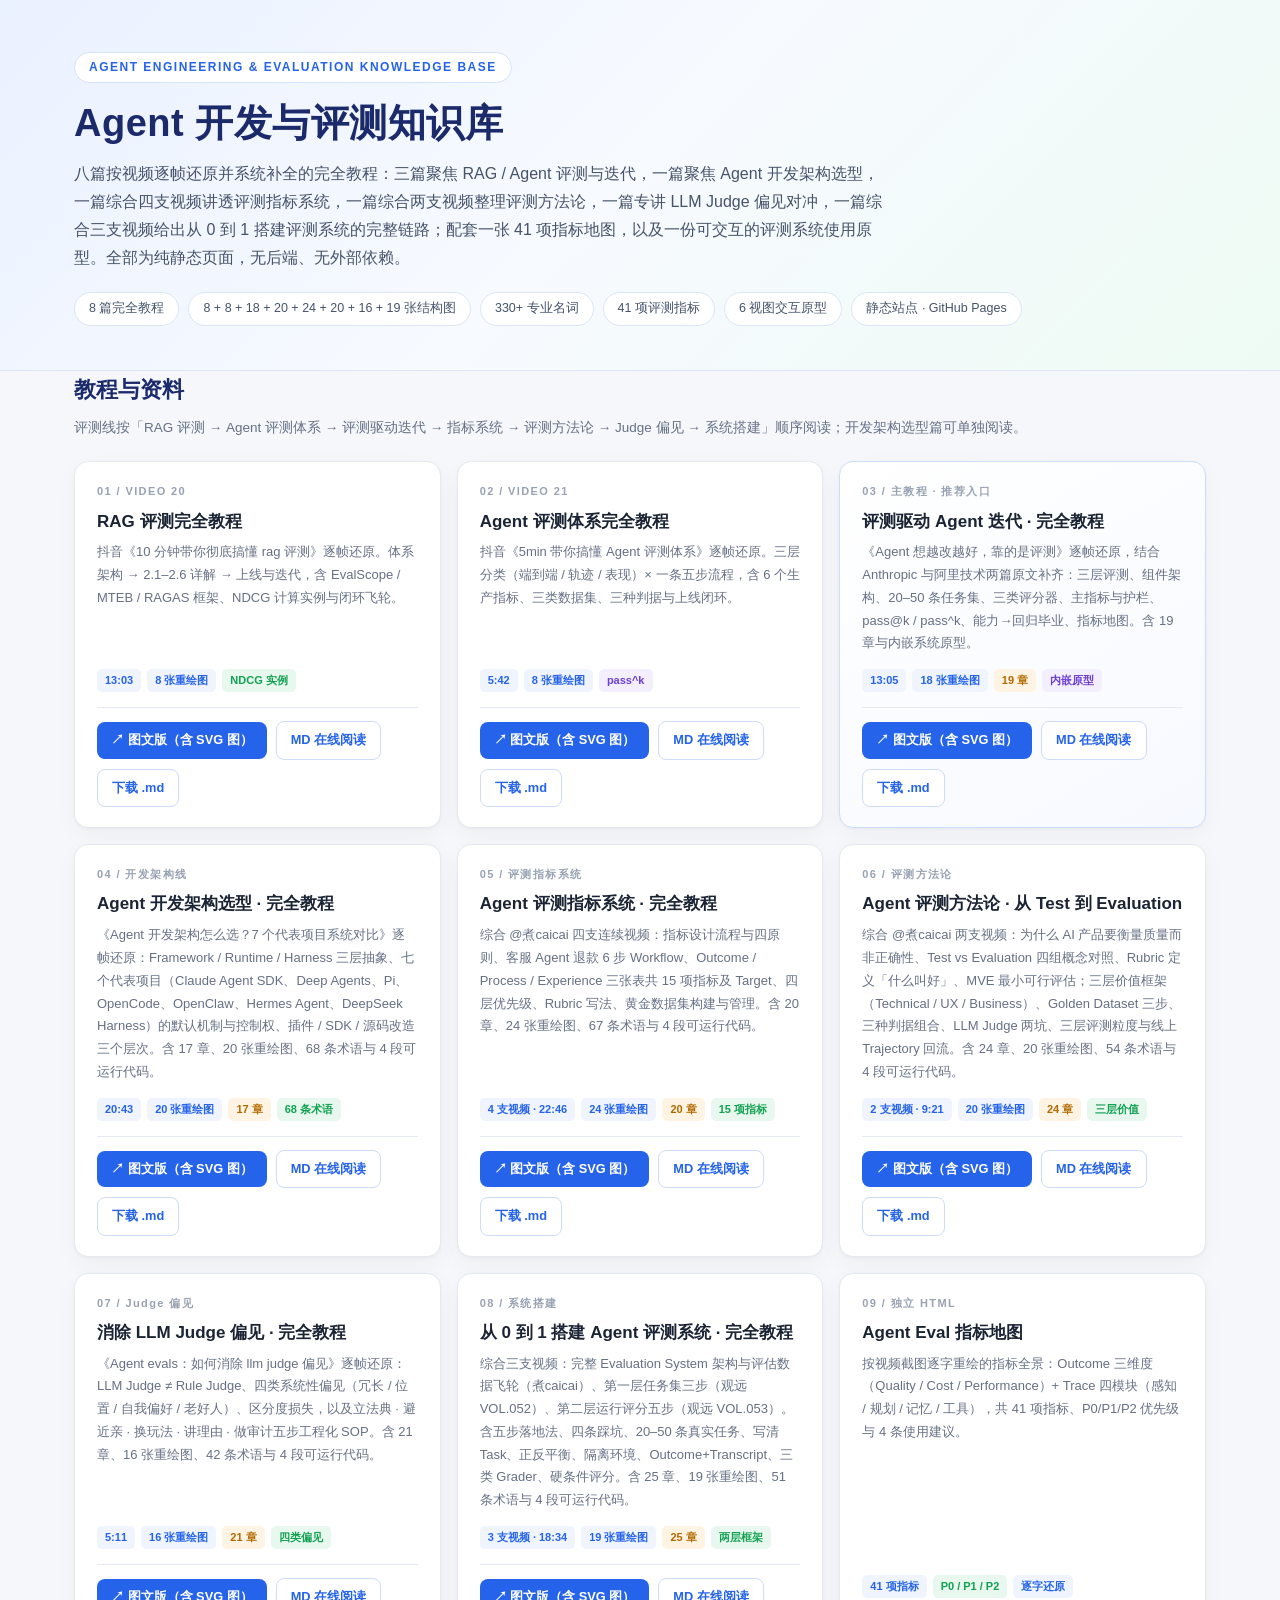
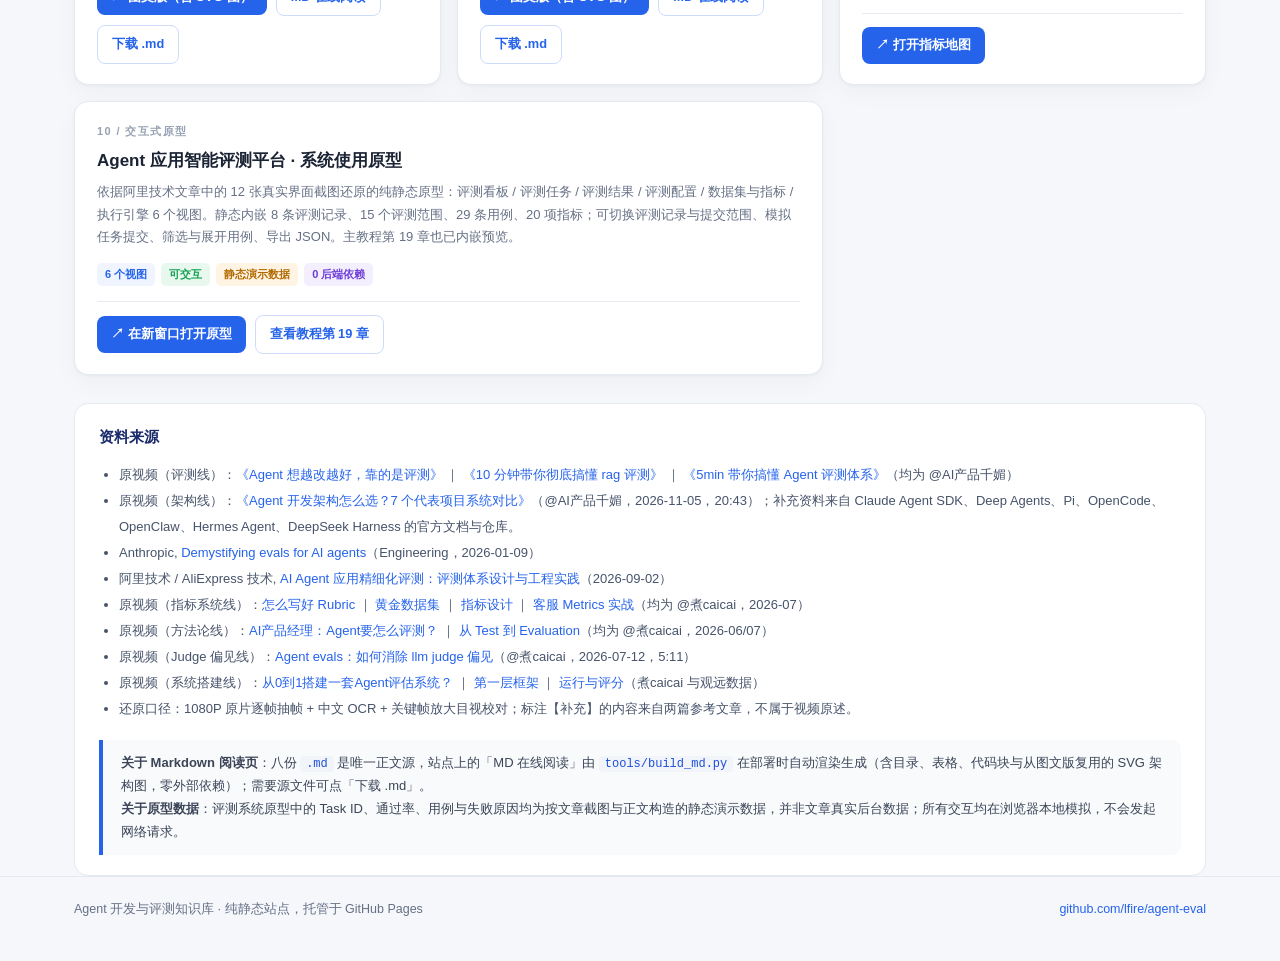
==== commit 886aa0f3: "refine: 图 3 单列居中零折线重做，删除冗余的飞轮图 - 图 3：主链改为居中单列，节点间距 2px→28px（箭头留足空间）；   去掉所有折线（左侧输入用同 y 水平直线汇入，右侧回流改平" ====
--- a/index.html
+++ b/index.html
@@ -74,7 +74,7 @@
     <h1>Agent 开发与评测知识库</h1>
     <p class="lead">八篇按视频逐帧还原并系统补全的完全教程：三篇聚焦 RAG / Agent 评测与迭代，一篇聚焦 Agent 开发架构选型，一篇综合四支视频讲透评测指标系统，一篇综合两支视频整理评测方法论，一篇专讲 LLM Judge 偏见对冲，一篇综合三支视频给出从 0 到 1 搭建评测系统的完整链路；配套一张 41 项指标地图，以及一份可交互的评测系统使用原型。全部为纯静态页面，无后端、无外部依赖。</p>
     <div class="meta">
-      <span>8 篇完全教程</span><span>8 + 8 + 18 + 20 + 24 + 20 + 16 + 20 张结构图</span><span>330+ 专业名词</span>
+      <span>8 篇完全教程</span><span>8 + 8 + 18 + 20 + 24 + 20 + 16 + 19 张结构图</span><span>330+ 专业名词</span>
       <span>41 项评测指标</span><span>6 视图交互原型</span><span>静态站点 · GitHub Pages</span>
     </div>
   </div>
@@ -172,8 +172,8 @@
     <article class="card">
       <span class="no">08 / 系统搭建</span>
       <h3><a href="agent-eval-system-tutorial/index.html">从 0 到 1 搭建 Agent 评测系统 · 完全教程</a></h3>
-      <p class="d">综合三支视频：完整 Evaluation System 架构与评估数据飞轮（煮caicai）、第一层任务集三步（观远 VOL.052）、第二层运行评分五步（观远 VOL.053）。含五步落地法、四条踩坑、20–50 条真实任务、写清 Task、正反平衡、隔离环境、Outcome+Transcript、三类 Grader、硬条件评分。含 25 章、20 张重绘图、51 条术语与 4 段可运行代码。</p>
-      <div class="tags"><span>3 支视频 · 18:34</span><span>20 张重绘图</span><span class="o">25 章</span><span class="g">两层框架</span></div>
+      <p class="d">综合三支视频：完整 Evaluation System 架构与评估数据飞轮（煮caicai）、第一层任务集三步（观远 VOL.052）、第二层运行评分五步（观远 VOL.053）。含五步落地法、四条踩坑、20–50 条真实任务、写清 Task、正反平衡、隔离环境、Outcome+Transcript、三类 Grader、硬条件评分。含 25 章、19 张重绘图、51 条术语与 4 段可运行代码。</p>
+      <div class="tags"><span>3 支视频 · 18:34</span><span>19 张重绘图</span><span class="o">25 章</span><span class="g">两层框架</span></div>
       <div class="actions">
         <a class="btn" href="agent-eval-system-tutorial/index.html">↗ 图文版（含 SVG 图）</a>
         <a class="btn sec" href="agent-eval-system-tutorial/Agent评测系统搭建完全教程.html">MD 在线阅读</a>
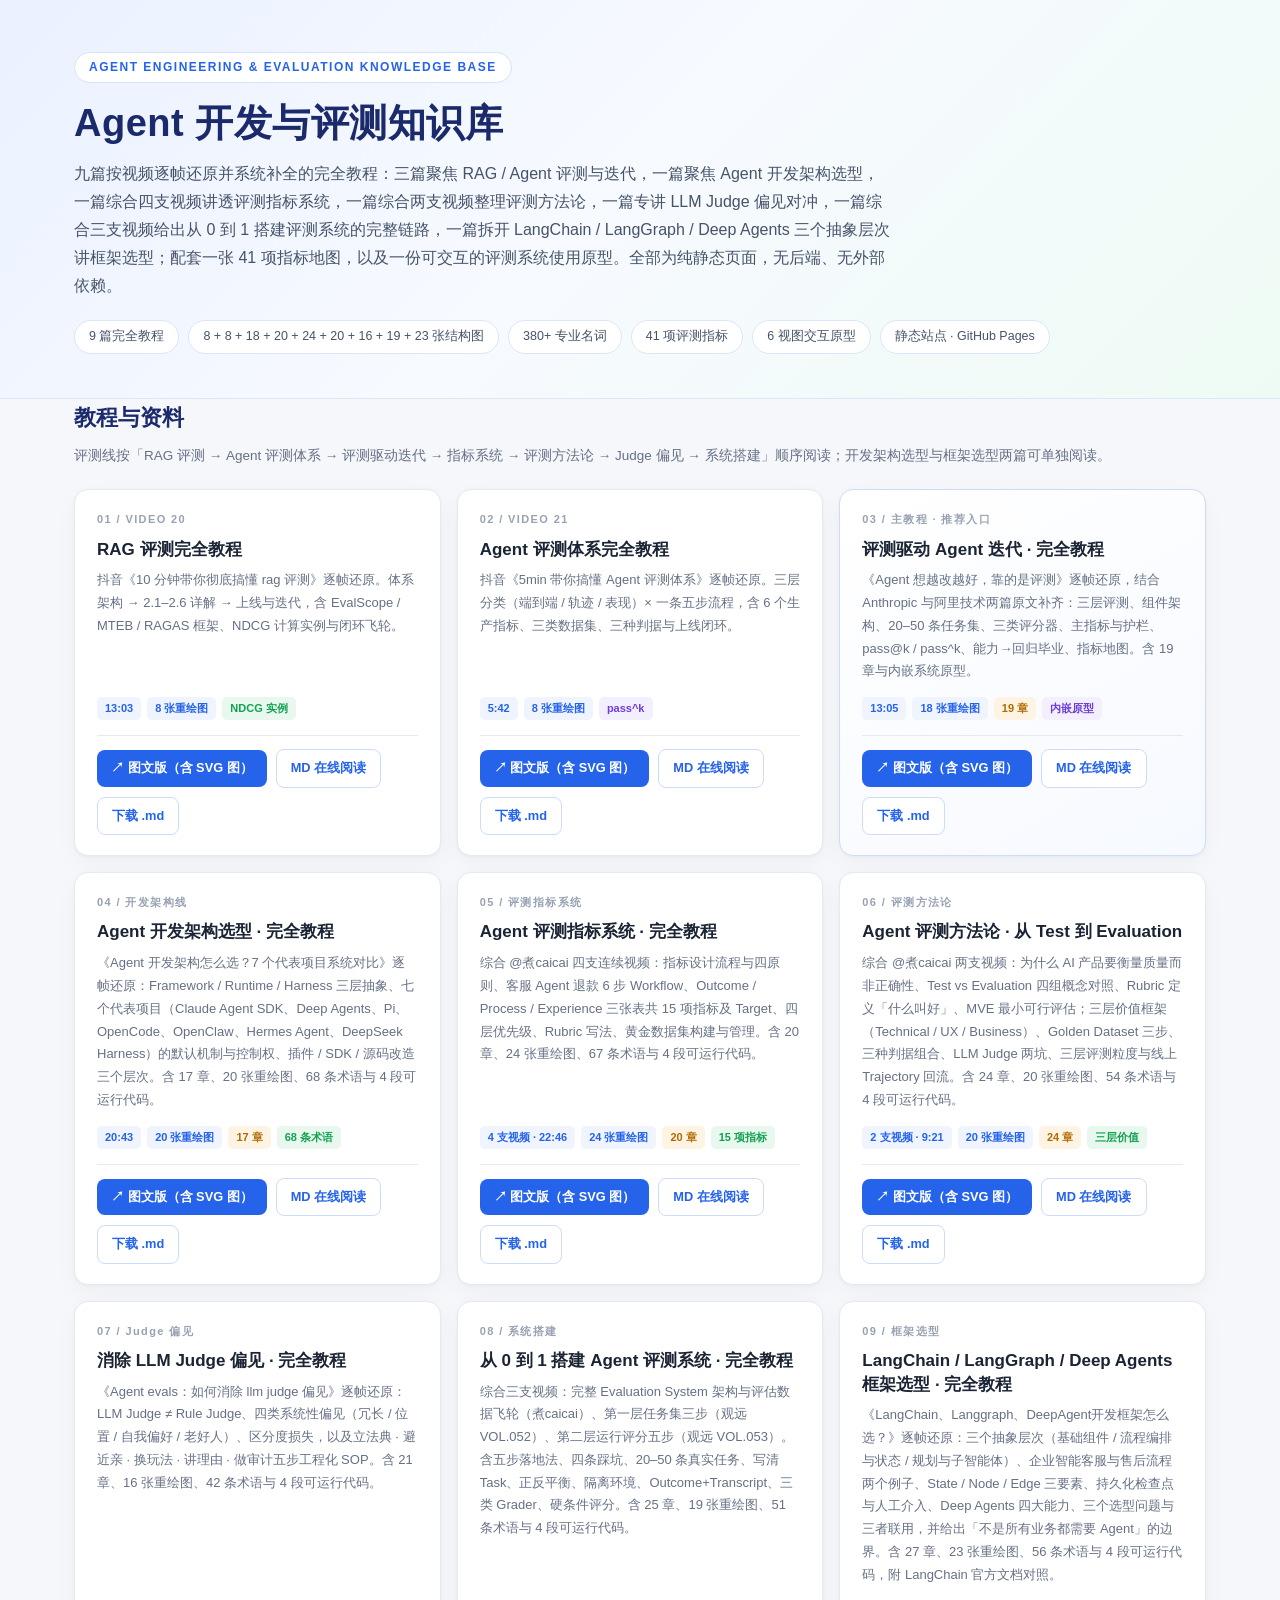
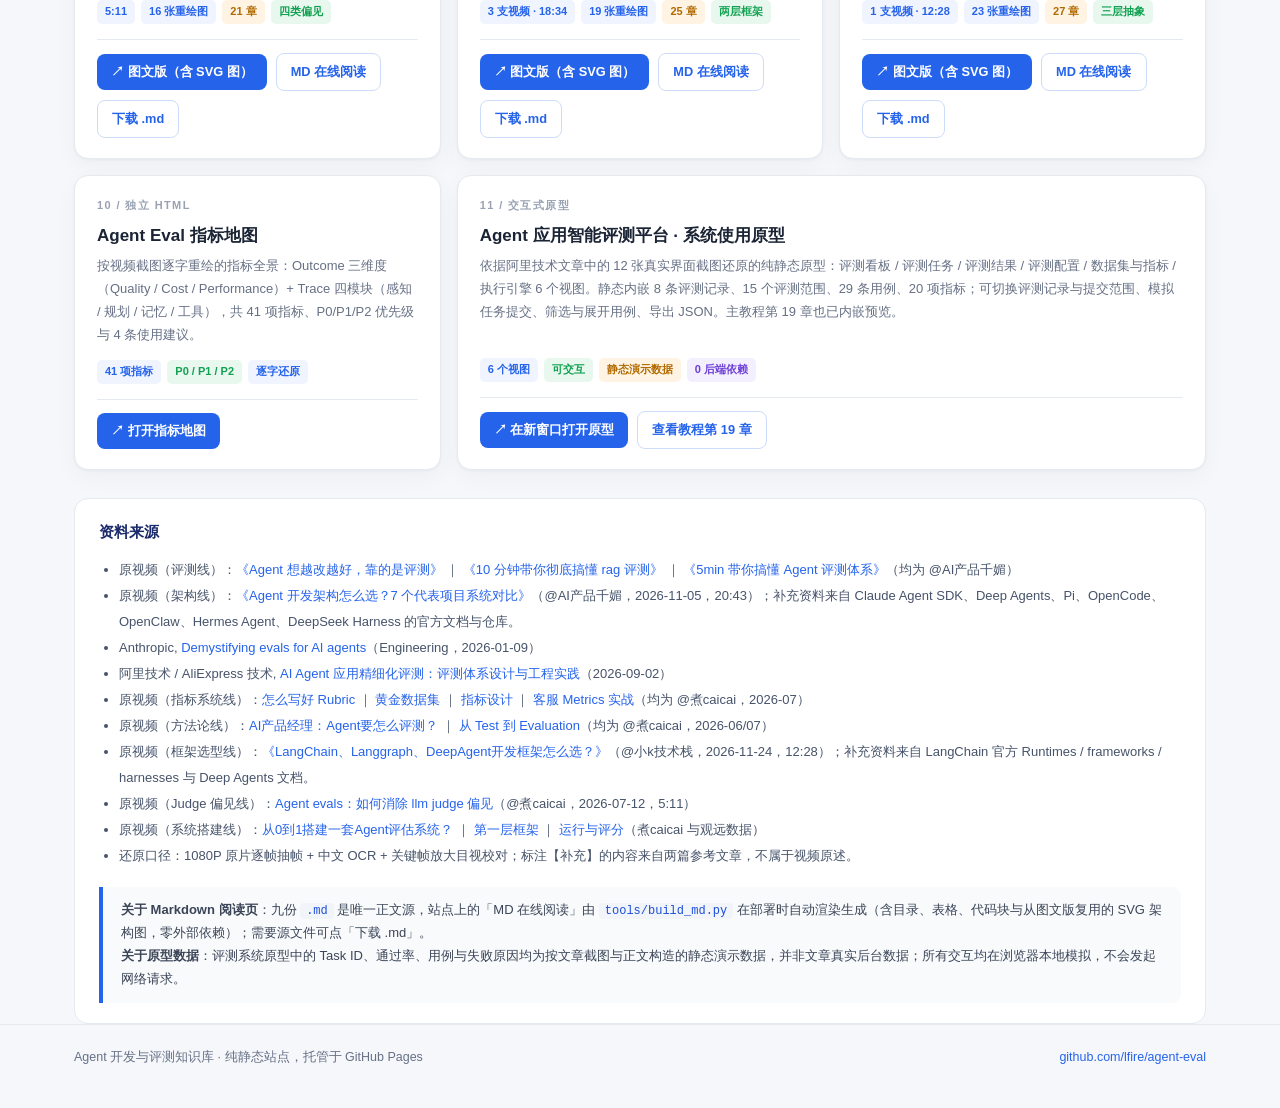
==== commit fb40dd03: "docs: 新增第九篇《LangChain / LangGraph / Deep Agents 框架选型 · 完全教程》 - 视频 @小k技术栈（2026-11-24，12:28，1920×1080，" ====
--- a/index.html
+++ b/index.html
@@ -4,7 +4,7 @@
 <meta charset="UTF-8">
 <meta name="viewport" content="width=device-width, initial-scale=1.0">
 <title>Agent 开发与评测知识库 · 教程与交互原型</title>
-<meta name="description" content="RAG 评测、Agent 评测体系、评测驱动 Agent 迭代、Agent 开发架构选型、Agent 评测指标系统、Agent 评测方法论、消除 LLM Judge 偏见、从 0 到 1 搭建评测系统八篇完全教程，附指标地图与评测系统交互原型。">
+<meta name="description" content="RAG 评测、Agent 评测体系、评测驱动 Agent 迭代、Agent 开发架构选型、Agent 评测指标系统、Agent 评测方法论、消除 LLM Judge 偏见、从 0 到 1 搭建评测系统、LangChain / LangGraph / Deep Agents 框架选型九篇完全教程，附指标地图与评测系统交互原型。">
 <style>
 :root{
   --bg:#f5f7fb; --card:#fff; --ink:#1b2434; --muted:#667085; --line:#e5e9f0;
@@ -72,9 +72,9 @@
   <div class="wrap">
     <span class="kicker">AGENT ENGINEERING &amp; EVALUATION KNOWLEDGE BASE</span>
     <h1>Agent 开发与评测知识库</h1>
-    <p class="lead">八篇按视频逐帧还原并系统补全的完全教程：三篇聚焦 RAG / Agent 评测与迭代，一篇聚焦 Agent 开发架构选型，一篇综合四支视频讲透评测指标系统，一篇综合两支视频整理评测方法论，一篇专讲 LLM Judge 偏见对冲，一篇综合三支视频给出从 0 到 1 搭建评测系统的完整链路；配套一张 41 项指标地图，以及一份可交互的评测系统使用原型。全部为纯静态页面，无后端、无外部依赖。</p>
+    <p class="lead">九篇按视频逐帧还原并系统补全的完全教程：三篇聚焦 RAG / Agent 评测与迭代，一篇聚焦 Agent 开发架构选型，一篇综合四支视频讲透评测指标系统，一篇综合两支视频整理评测方法论，一篇专讲 LLM Judge 偏见对冲，一篇综合三支视频给出从 0 到 1 搭建评测系统的完整链路，一篇拆开 LangChain / LangGraph / Deep Agents 三个抽象层次讲框架选型；配套一张 41 项指标地图，以及一份可交互的评测系统使用原型。全部为纯静态页面，无后端、无外部依赖。</p>
     <div class="meta">
-      <span>8 篇完全教程</span><span>8 + 8 + 18 + 20 + 24 + 20 + 16 + 19 张结构图</span><span>330+ 专业名词</span>
+      <span>9 篇完全教程</span><span>8 + 8 + 18 + 20 + 24 + 20 + 16 + 19 + 23 张结构图</span><span>380+ 专业名词</span>
       <span>41 项评测指标</span><span>6 视图交互原型</span><span>静态站点 · GitHub Pages</span>
     </div>
   </div>
@@ -82,7 +82,7 @@
 
 <main class="wrap">
   <h2 class="sec">教程与资料</h2>
-  <p class="sub">评测线按「RAG 评测 → Agent 评测体系 → 评测驱动迭代 → 指标系统 → 评测方法论 → Judge 偏见 → 系统搭建」顺序阅读；开发架构选型篇可单独阅读。</p>
+  <p class="sub">评测线按「RAG 评测 → Agent 评测体系 → 评测驱动迭代 → 指标系统 → 评测方法论 → Judge 偏见 → 系统搭建」顺序阅读；开发架构选型与框架选型两篇可单独阅读。</p>
 
   <div class="grid">
     <article class="card">
@@ -182,7 +182,19 @@
     </article>
 
     <article class="card">
-      <span class="no">09 / 独立 HTML</span>
+      <span class="no">09 / 框架选型</span>
+      <h3><a href="agent-framework-tutorial/index.html">LangChain / LangGraph / Deep Agents 框架选型 · 完全教程</a></h3>
+      <p class="d">《LangChain、Langgraph、DeepAgent开发框架怎么选？》逐帧还原：三个抽象层次（基础组件 / 流程编排与状态 / 规划与子智能体）、企业智能客服与售后流程两个例子、State / Node / Edge 三要素、持久化检查点与人工介入、Deep Agents 四大能力、三个选型问题与三者联用，并给出「不是所有业务都需要 Agent」的边界。含 27 章、23 张重绘图、56 条术语与 4 段可运行代码，附 LangChain 官方文档对照。</p>
+      <div class="tags"><span>1 支视频 · 12:28</span><span>23 张重绘图</span><span class="o">27 章</span><span class="g">三层抽象</span></div>
+      <div class="actions">
+        <a class="btn" href="agent-framework-tutorial/index.html">↗ 图文版（含 SVG 图）</a>
+        <a class="btn sec" href="agent-framework-tutorial/Agent开发框架选型完全教程.html">MD 在线阅读</a>
+        <a class="btn sec" href="agent-framework-tutorial/Agent开发框架选型完全教程.md" download>下载 .md</a>
+      </div>
+    </article>
+
+    <article class="card">
+      <span class="no">10 / 独立 HTML</span>
       <h3><a href="agent-eval-driven-tutorial/指标地图.html">Agent Eval 指标地图</a></h3>
       <p class="d">按视频截图逐字重绘的指标全景：Outcome 三维度（Quality / Cost / Performance）+ Trace 四模块（感知 / 规划 / 记忆 / 工具），共 41 项指标、P0/P1/P2 优先级与 4 条使用建议。</p>
       <div class="tags"><span>41 项指标</span><span class="g">P0 / P1 / P2</span><span>逐字还原</span></div>
@@ -192,7 +204,7 @@
     </article>
 
     <article class="card wide">
-      <span class="no">10 / 交互式原型</span>
+      <span class="no">11 / 交互式原型</span>
       <h3><a href="agent-eval-driven-tutorial/评测系统原型.html">Agent 应用智能评测平台 · 系统使用原型</a></h3>
       <p class="d">依据阿里技术文章中的 12 张真实界面截图还原的纯静态原型：评测看板 / 评测任务 / 评测结果 / 评测配置 / 数据集与指标 / 执行引擎 6 个视图。静态内嵌 8 条评测记录、15 个评测范围、29 条用例、20 项指标；可切换评测记录与提交范围、模拟任务提交、筛选与展开用例、导出 JSON。主教程第 19 章也已内嵌预览。</p>
       <div class="tags"><span>6 个视图</span><span class="g">可交互</span><span class="o">静态演示数据</span><span class="p">0 后端依赖</span></div>
@@ -212,11 +224,12 @@
       <li>阿里技术 / AliExpress 技术, <a href="https://mp.weixin.qq.com/s/5Tvv8g20CybjbT0a7iUfHw" target="_blank" rel="noopener">AI Agent 应用精细化评测：评测体系设计与工程实践</a>（2026-09-02）</li>
       <li>原视频（指标系统线）：<a href="https://v.douyin.com/dMUFZl8f8d4/" target="_blank" rel="noopener">怎么写好 Rubric</a> ｜ <a href="https://v.douyin.com/2q-HrmCUJGM/" target="_blank" rel="noopener">黄金数据集</a> ｜ <a href="https://v.douyin.com/0yUtsSTLV-k/" target="_blank" rel="noopener">指标设计</a> ｜ <a href="https://v.douyin.com/dywhU4BsezE/" target="_blank" rel="noopener">客服 Metrics 实战</a>（均为 @煮caicai，2026-07）</li>
       <li>原视频（方法论线）：<a href="https://v.douyin.com/traQcUR8ESs/" target="_blank" rel="noopener">AI产品经理：Agent要怎么评测？</a> ｜ <a href="https://v.douyin.com/TNwXekWUnuE/" target="_blank" rel="noopener">从 Test 到 Evaluation</a>（均为 @煮caicai，2026-06/07）</li>
+      <li>原视频（框架选型线）：<a href="https://v.douyin.com/dX1jn7y0BFA/" target="_blank" rel="noopener">《LangChain、Langgraph、DeepAgent开发框架怎么选？》</a>（@小k技术栈，2026-11-24，12:28）；补充资料来自 LangChain 官方 Runtimes / frameworks / harnesses 与 Deep Agents 文档。</li>
       <li>原视频（Judge 偏见线）：<a href="https://v.douyin.com/vo99RhZMVbI/" target="_blank" rel="noopener">Agent evals：如何消除 llm judge 偏见</a>（@煮caicai，2026-07-12，5:11）</li>
       <li>原视频（系统搭建线）：<a href="https://v.douyin.com/jQ3PCzp5d6Y/" target="_blank" rel="noopener">从0到1搭建一套Agent评估系统？</a> ｜ <a href="https://v.douyin.com/yQCqzZPemOM/" target="_blank" rel="noopener">第一层框架</a> ｜ <a href="https://v.douyin.com/Vq7UwPruXt0/" target="_blank" rel="noopener">运行与评分</a>（煮caicai 与观远数据）</li>
       <li>还原口径：1080P 原片逐帧抽帧 + 中文 OCR + 关键帧放大目视校对；标注【补充】的内容来自两篇参考文章，不属于视频原述。</li>
     </ul>
-    <div class="note"><strong>关于 Markdown 阅读页</strong>：八份 <code>.md</code> 是唯一正文源，站点上的「MD 在线阅读」由 <code>tools/build_md.py</code> 在部署时自动渲染生成（含目录、表格、代码块与从图文版复用的 SVG 架构图，零外部依赖）；需要源文件可点「下载 .md」。<br><strong>关于原型数据</strong>：评测系统原型中的 Task ID、通过率、用例与失败原因均为按文章截图与正文构造的静态演示数据，并非文章真实后台数据；所有交互均在浏览器本地模拟，不会发起网络请求。</div>
+    <div class="note"><strong>关于 Markdown 阅读页</strong>：九份 <code>.md</code> 是唯一正文源，站点上的「MD 在线阅读」由 <code>tools/build_md.py</code> 在部署时自动渲染生成（含目录、表格、代码块与从图文版复用的 SVG 架构图，零外部依赖）；需要源文件可点「下载 .md」。<br><strong>关于原型数据</strong>：评测系统原型中的 Task ID、通过率、用例与失败原因均为按文章截图与正文构造的静态演示数据，并非文章真实后台数据；所有交互均在浏览器本地模拟，不会发起网络请求。</div>
   </section>
 </main>
 
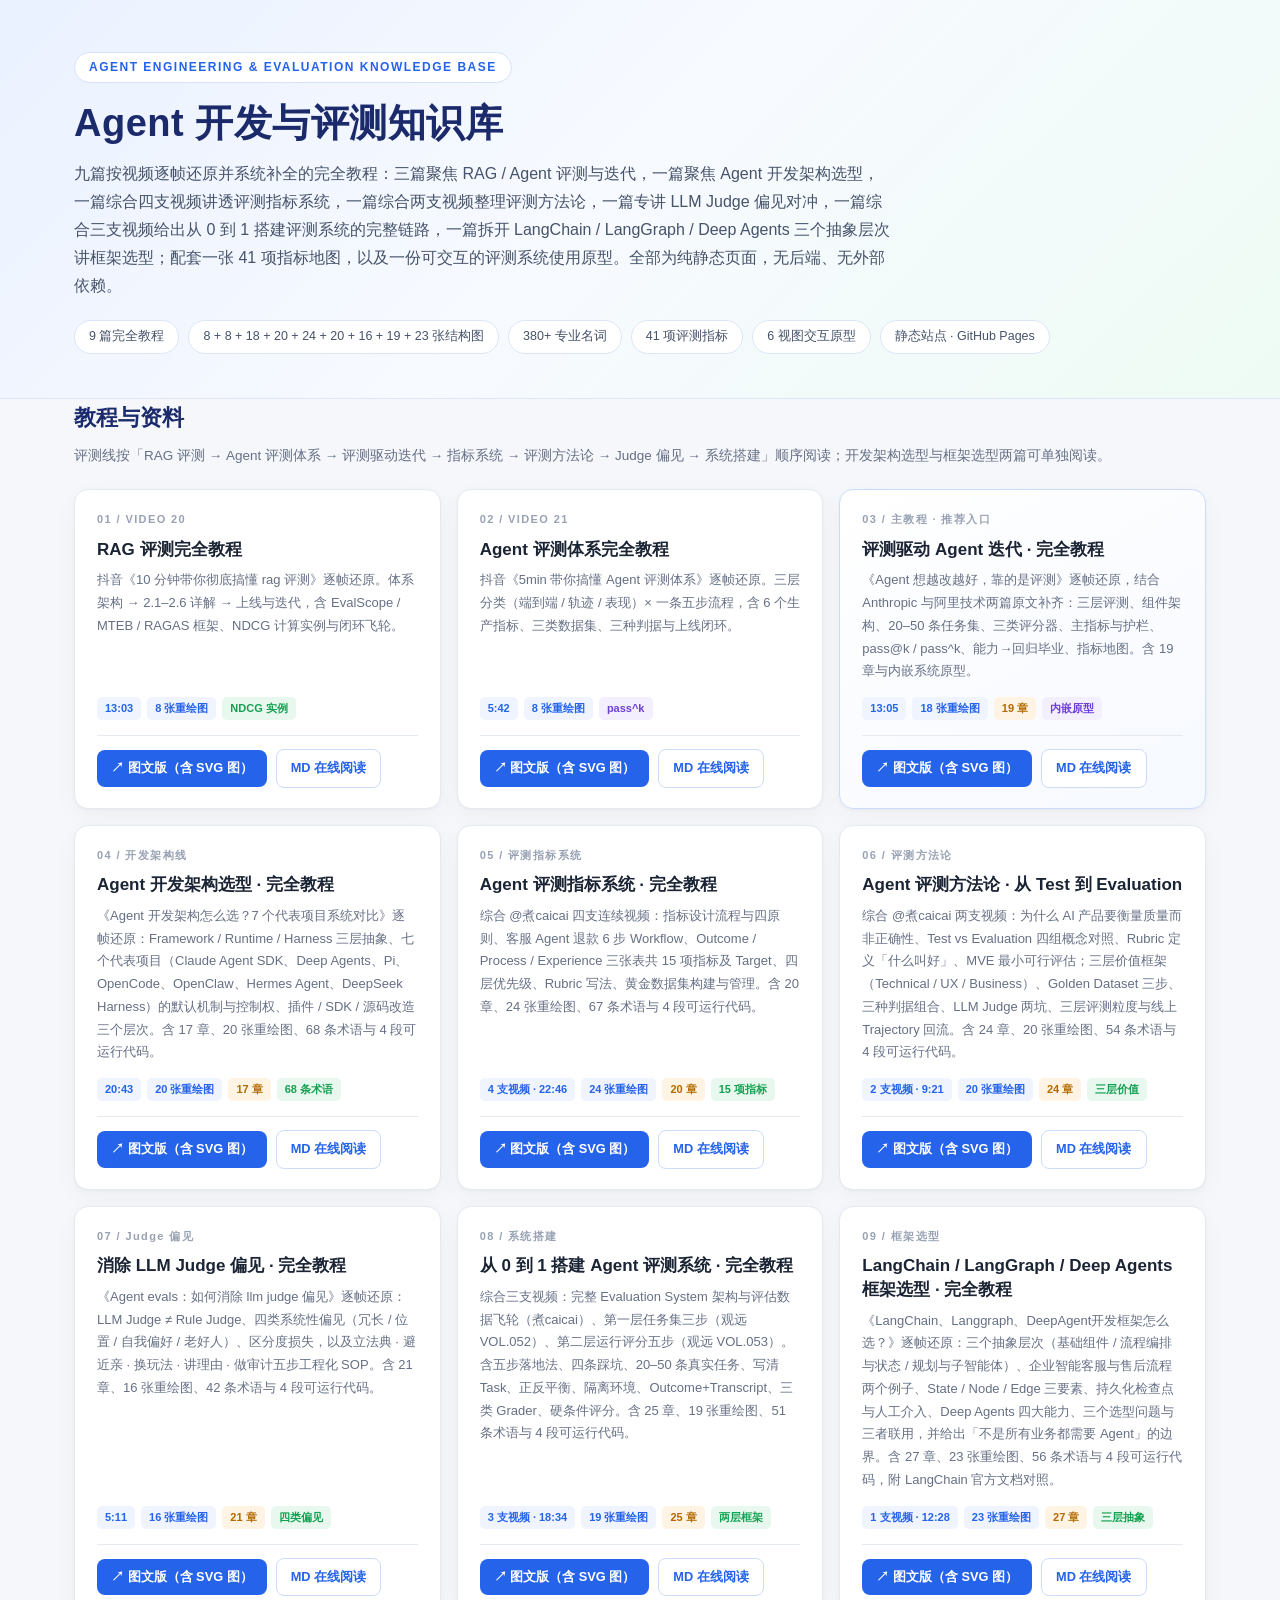
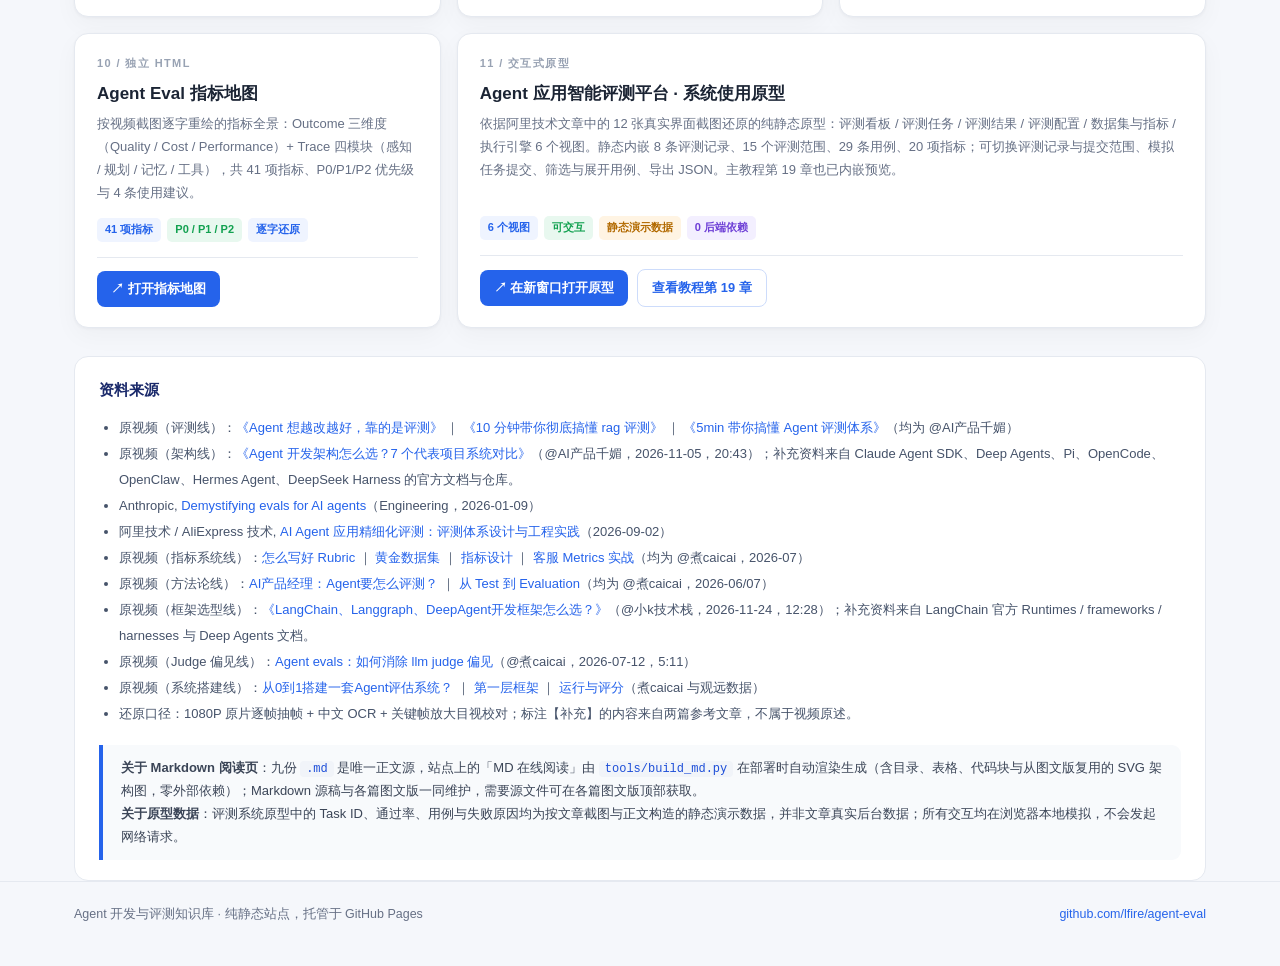
==== commit fbd56194: "chore: 首页教程卡片移除「下载 .md」按钮 - 9 张教程卡片各去掉一个下载按钮，保留「图文版」与「MD 在线阅读」 - 首页说明不再指向已移除的下载入口，改为说明源稿可在各篇图文版顶部获取 " ====
--- a/index.html
+++ b/index.html
@@ -93,7 +93,6 @@
       <div class="actions">
         <a class="btn" href="rag-evaluation-tutorial/index.html">↗ 图文版（含 SVG 图）</a>
         <a class="btn sec" href="rag-evaluation-tutorial/RAG评测完全教程.html">MD 在线阅读</a>
-        <a class="btn sec" href="rag-evaluation-tutorial/RAG评测完全教程.md" download>下载 .md</a>
       </div>
     </article>
 
@@ -105,7 +104,6 @@
       <div class="actions">
         <a class="btn" href="agent-evaluation-tutorial/index.html">↗ 图文版（含 SVG 图）</a>
         <a class="btn sec" href="agent-evaluation-tutorial/Agent评测体系完全教程.html">MD 在线阅读</a>
-        <a class="btn sec" href="agent-evaluation-tutorial/Agent评测体系完全教程.md" download>下载 .md</a>
       </div>
     </article>
 
@@ -117,7 +115,6 @@
       <div class="actions">
         <a class="btn" href="agent-eval-driven-tutorial/index.html">↗ 图文版（含 SVG 图）</a>
         <a class="btn sec" href="agent-eval-driven-tutorial/Agent评测驱动迭代完全教程.html">MD 在线阅读</a>
-        <a class="btn sec" href="agent-eval-driven-tutorial/Agent评测驱动迭代完全教程.md" download>下载 .md</a>
       </div>
     </article>
 
@@ -129,7 +126,6 @@
       <div class="actions">
         <a class="btn" href="agent-architecture-tutorial/index.html">↗ 图文版（含 SVG 图）</a>
         <a class="btn sec" href="agent-architecture-tutorial/Agent开发架构选型完全教程.html">MD 在线阅读</a>
-        <a class="btn sec" href="agent-architecture-tutorial/Agent开发架构选型完全教程.md" download>下载 .md</a>
       </div>
     </article>
 
@@ -141,7 +137,6 @@
       <div class="actions">
         <a class="btn" href="agent-metrics-tutorial/index.html">↗ 图文版（含 SVG 图）</a>
         <a class="btn sec" href="agent-metrics-tutorial/Agent评测指标系统完全教程.html">MD 在线阅读</a>
-        <a class="btn sec" href="agent-metrics-tutorial/Agent评测指标系统完全教程.md" download>下载 .md</a>
       </div>
     </article>
 
@@ -153,7 +148,6 @@
       <div class="actions">
         <a class="btn" href="agent-eval-method-tutorial/index.html">↗ 图文版（含 SVG 图）</a>
         <a class="btn sec" href="agent-eval-method-tutorial/Agent评测方法论完全教程.html">MD 在线阅读</a>
-        <a class="btn sec" href="agent-eval-method-tutorial/Agent评测方法论完全教程.md" download>下载 .md</a>
       </div>
     </article>
 
@@ -165,7 +159,6 @@
       <div class="actions">
         <a class="btn" href="agent-judge-bias-tutorial/index.html">↗ 图文版（含 SVG 图）</a>
         <a class="btn sec" href="agent-judge-bias-tutorial/Agent评测偏见消除完全教程.html">MD 在线阅读</a>
-        <a class="btn sec" href="agent-judge-bias-tutorial/Agent评测偏见消除完全教程.md" download>下载 .md</a>
       </div>
     </article>
 
@@ -177,7 +170,6 @@
       <div class="actions">
         <a class="btn" href="agent-eval-system-tutorial/index.html">↗ 图文版（含 SVG 图）</a>
         <a class="btn sec" href="agent-eval-system-tutorial/Agent评测系统搭建完全教程.html">MD 在线阅读</a>
-        <a class="btn sec" href="agent-eval-system-tutorial/Agent评测系统搭建完全教程.md" download>下载 .md</a>
       </div>
     </article>
 
@@ -189,7 +181,6 @@
       <div class="actions">
         <a class="btn" href="agent-framework-tutorial/index.html">↗ 图文版（含 SVG 图）</a>
         <a class="btn sec" href="agent-framework-tutorial/Agent开发框架选型完全教程.html">MD 在线阅读</a>
-        <a class="btn sec" href="agent-framework-tutorial/Agent开发框架选型完全教程.md" download>下载 .md</a>
       </div>
     </article>
 
@@ -229,7 +220,7 @@
       <li>原视频（系统搭建线）：<a href="https://v.douyin.com/jQ3PCzp5d6Y/" target="_blank" rel="noopener">从0到1搭建一套Agent评估系统？</a> ｜ <a href="https://v.douyin.com/yQCqzZPemOM/" target="_blank" rel="noopener">第一层框架</a> ｜ <a href="https://v.douyin.com/Vq7UwPruXt0/" target="_blank" rel="noopener">运行与评分</a>（煮caicai 与观远数据）</li>
       <li>还原口径：1080P 原片逐帧抽帧 + 中文 OCR + 关键帧放大目视校对；标注【补充】的内容来自两篇参考文章，不属于视频原述。</li>
     </ul>
-    <div class="note"><strong>关于 Markdown 阅读页</strong>：九份 <code>.md</code> 是唯一正文源，站点上的「MD 在线阅读」由 <code>tools/build_md.py</code> 在部署时自动渲染生成（含目录、表格、代码块与从图文版复用的 SVG 架构图，零外部依赖）；需要源文件可点「下载 .md」。<br><strong>关于原型数据</strong>：评测系统原型中的 Task ID、通过率、用例与失败原因均为按文章截图与正文构造的静态演示数据，并非文章真实后台数据；所有交互均在浏览器本地模拟，不会发起网络请求。</div>
+    <div class="note"><strong>关于 Markdown 阅读页</strong>：九份 <code>.md</code> 是唯一正文源，站点上的「MD 在线阅读」由 <code>tools/build_md.py</code> 在部署时自动渲染生成（含目录、表格、代码块与从图文版复用的 SVG 架构图，零外部依赖）；Markdown 源稿与各篇图文版一同维护，需要源文件可在各篇图文版顶部获取。<br><strong>关于原型数据</strong>：评测系统原型中的 Task ID、通过率、用例与失败原因均为按文章截图与正文构造的静态演示数据，并非文章真实后台数据；所有交互均在浏览器本地模拟，不会发起网络请求。</div>
   </section>
 </main>
 
